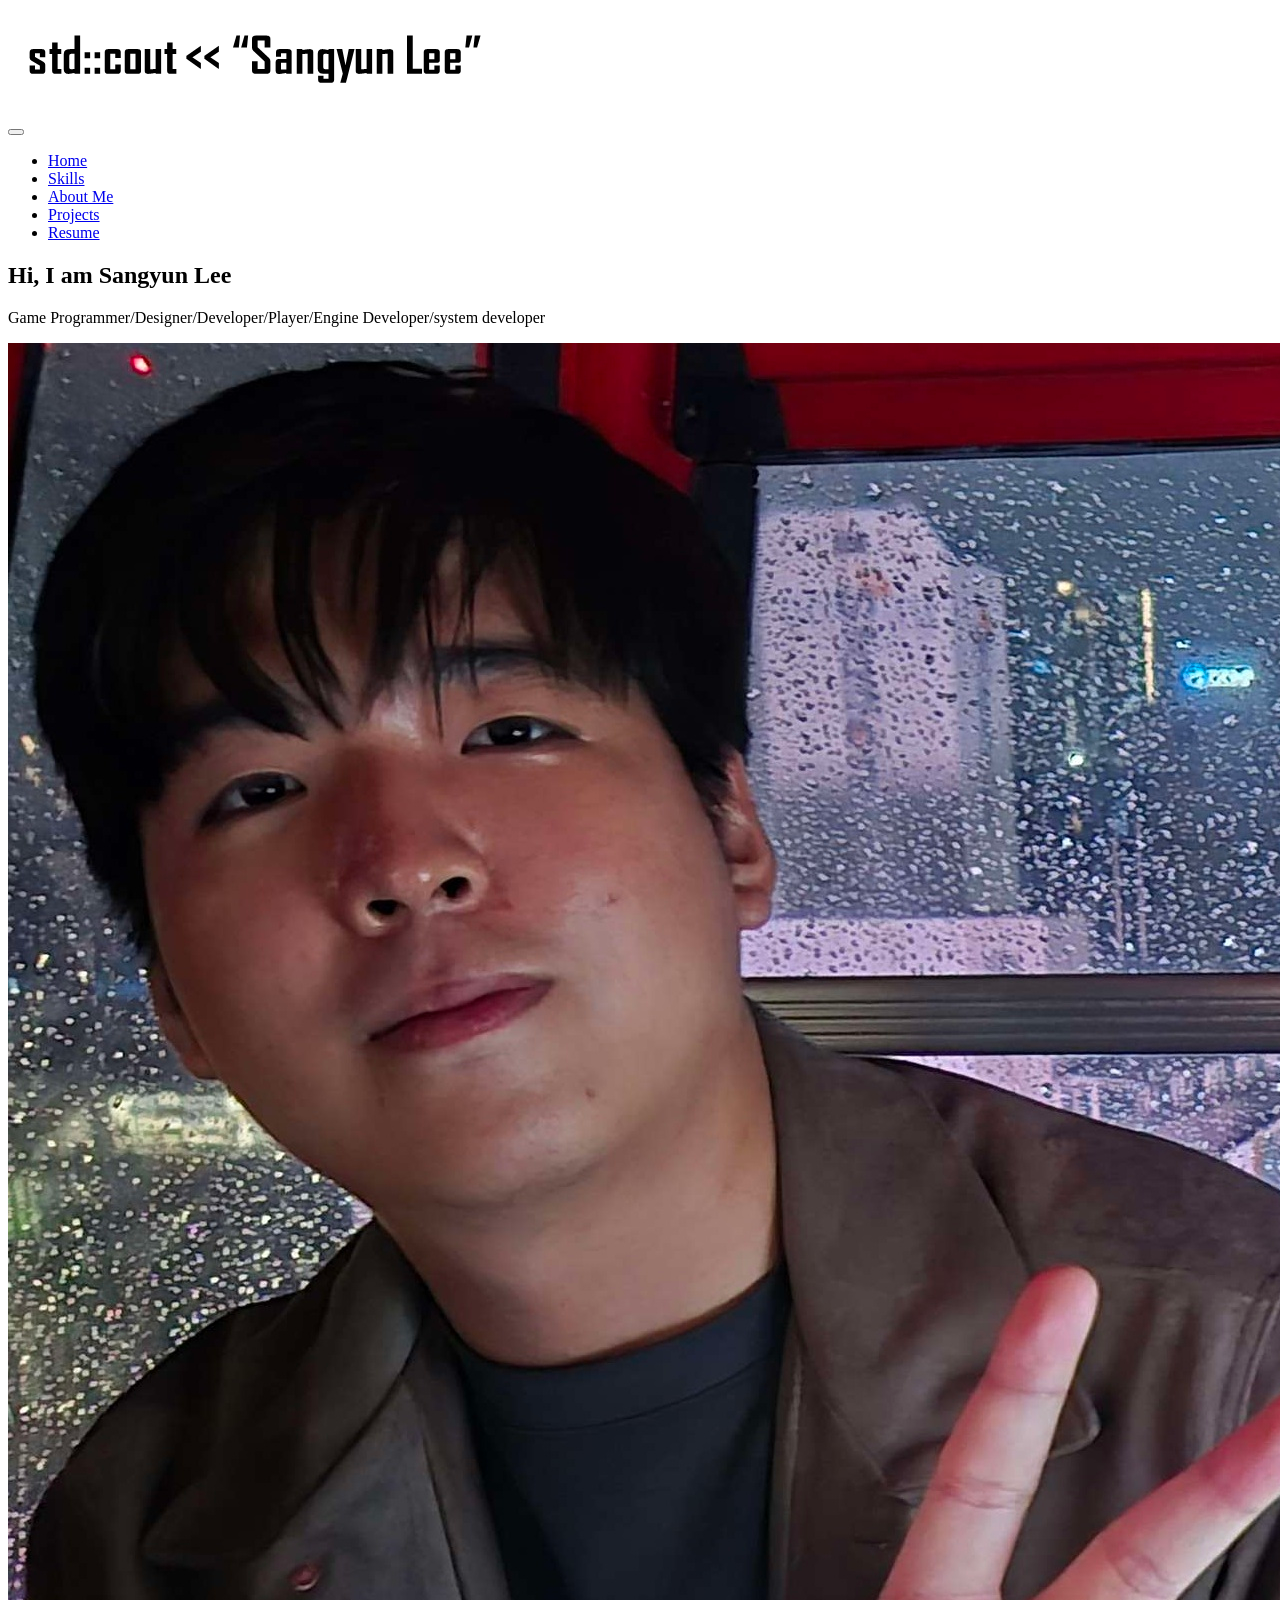
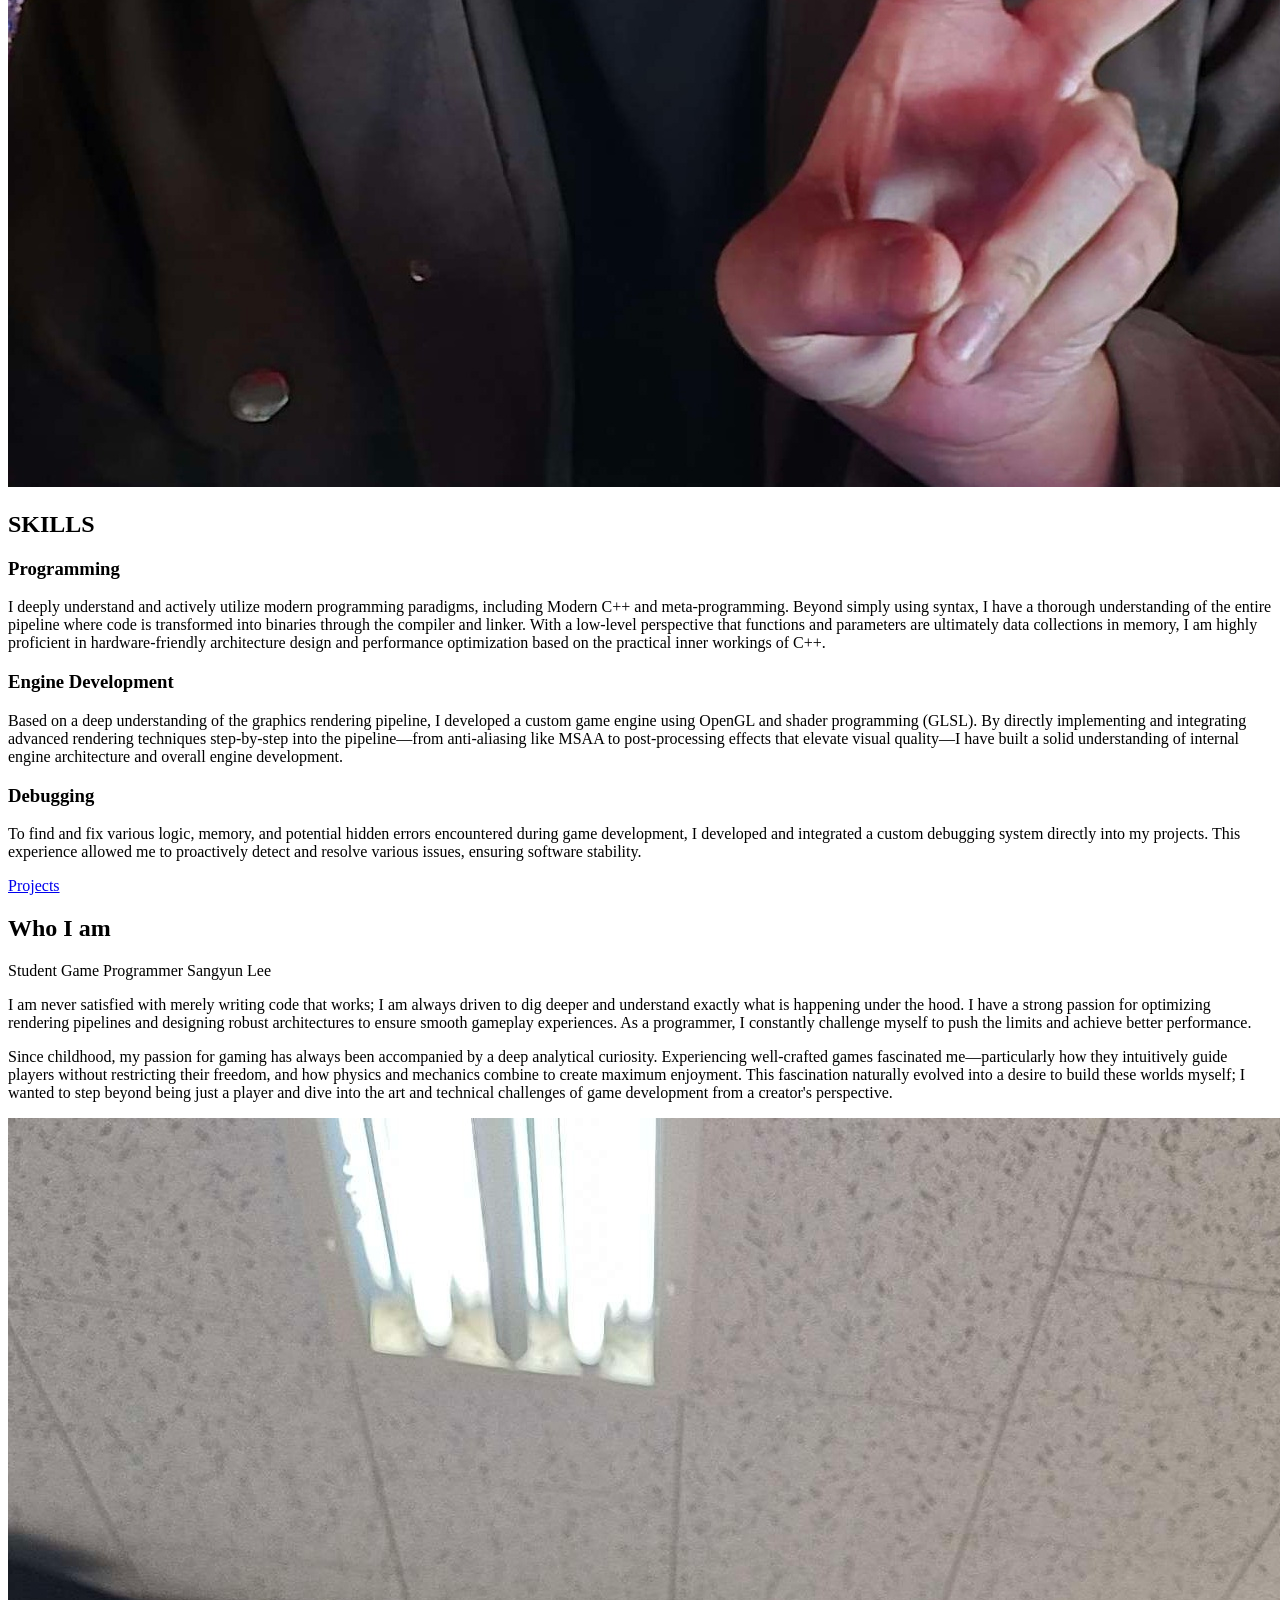
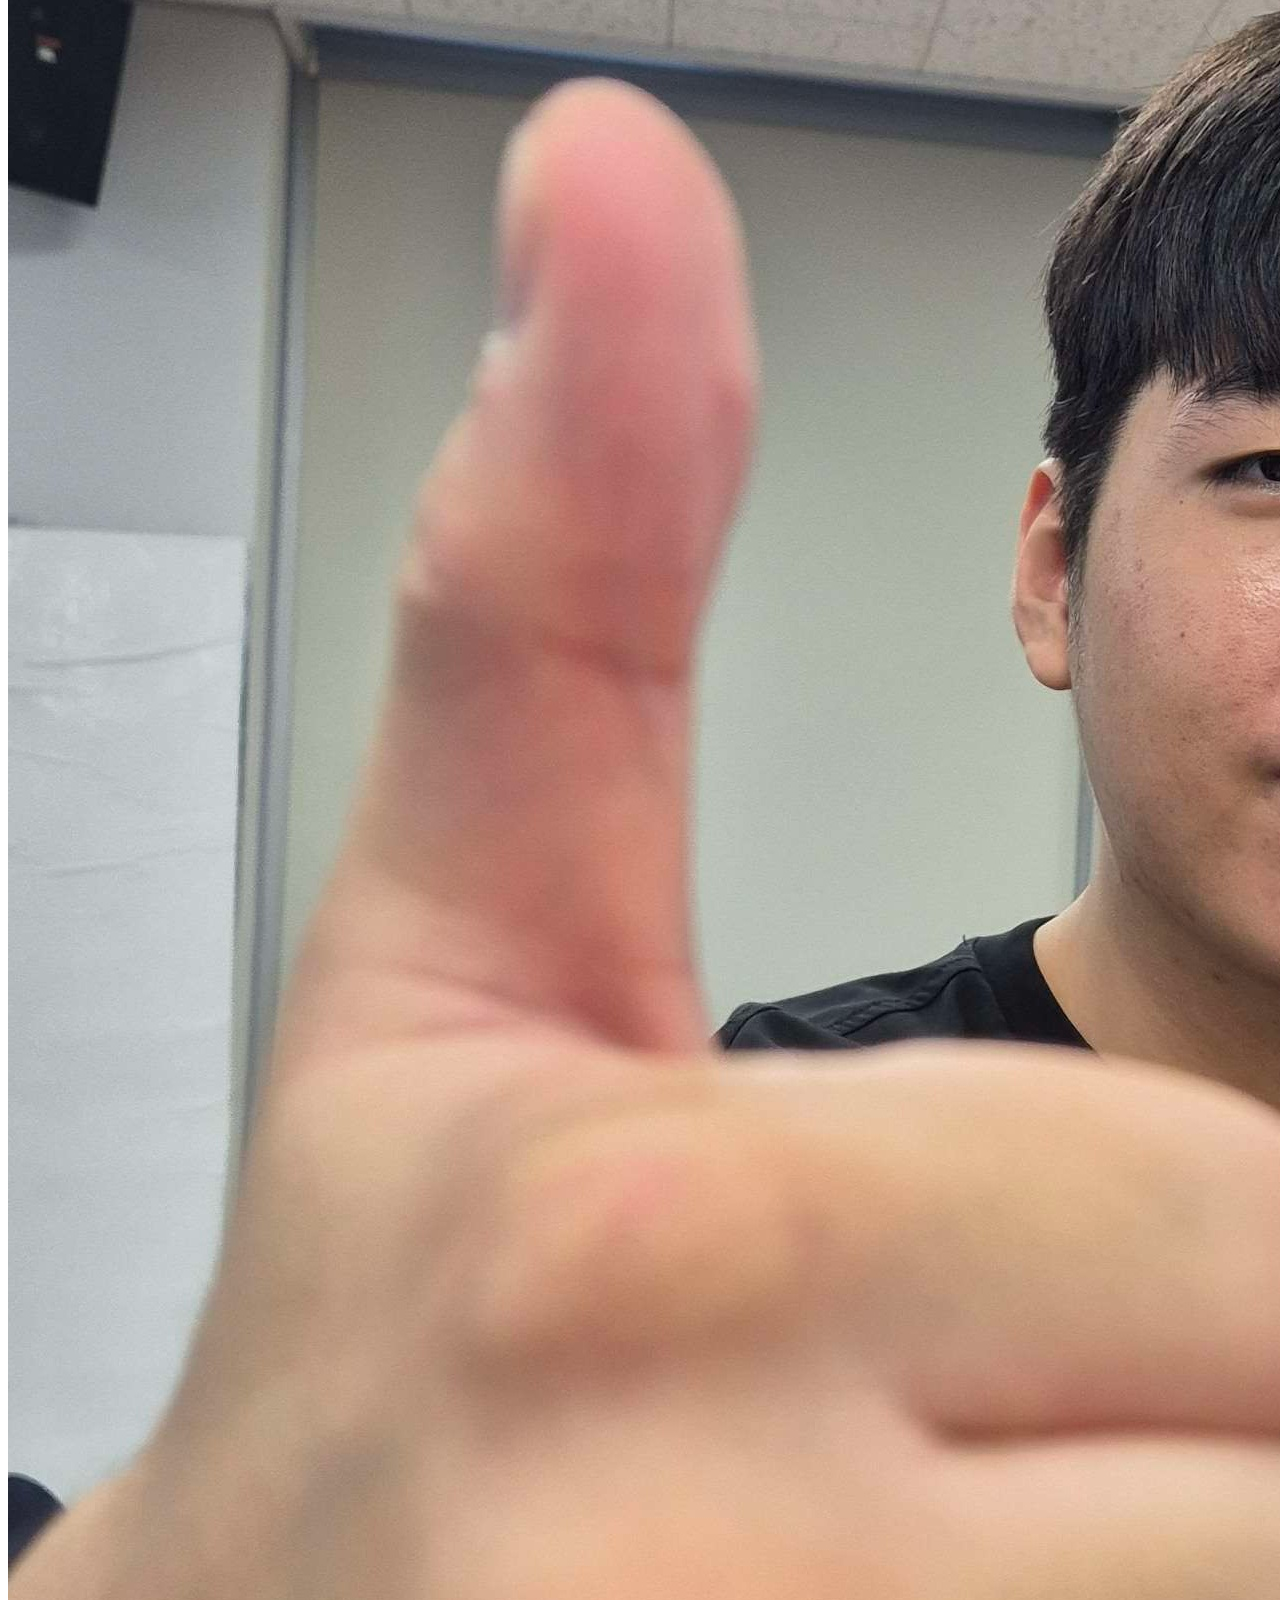
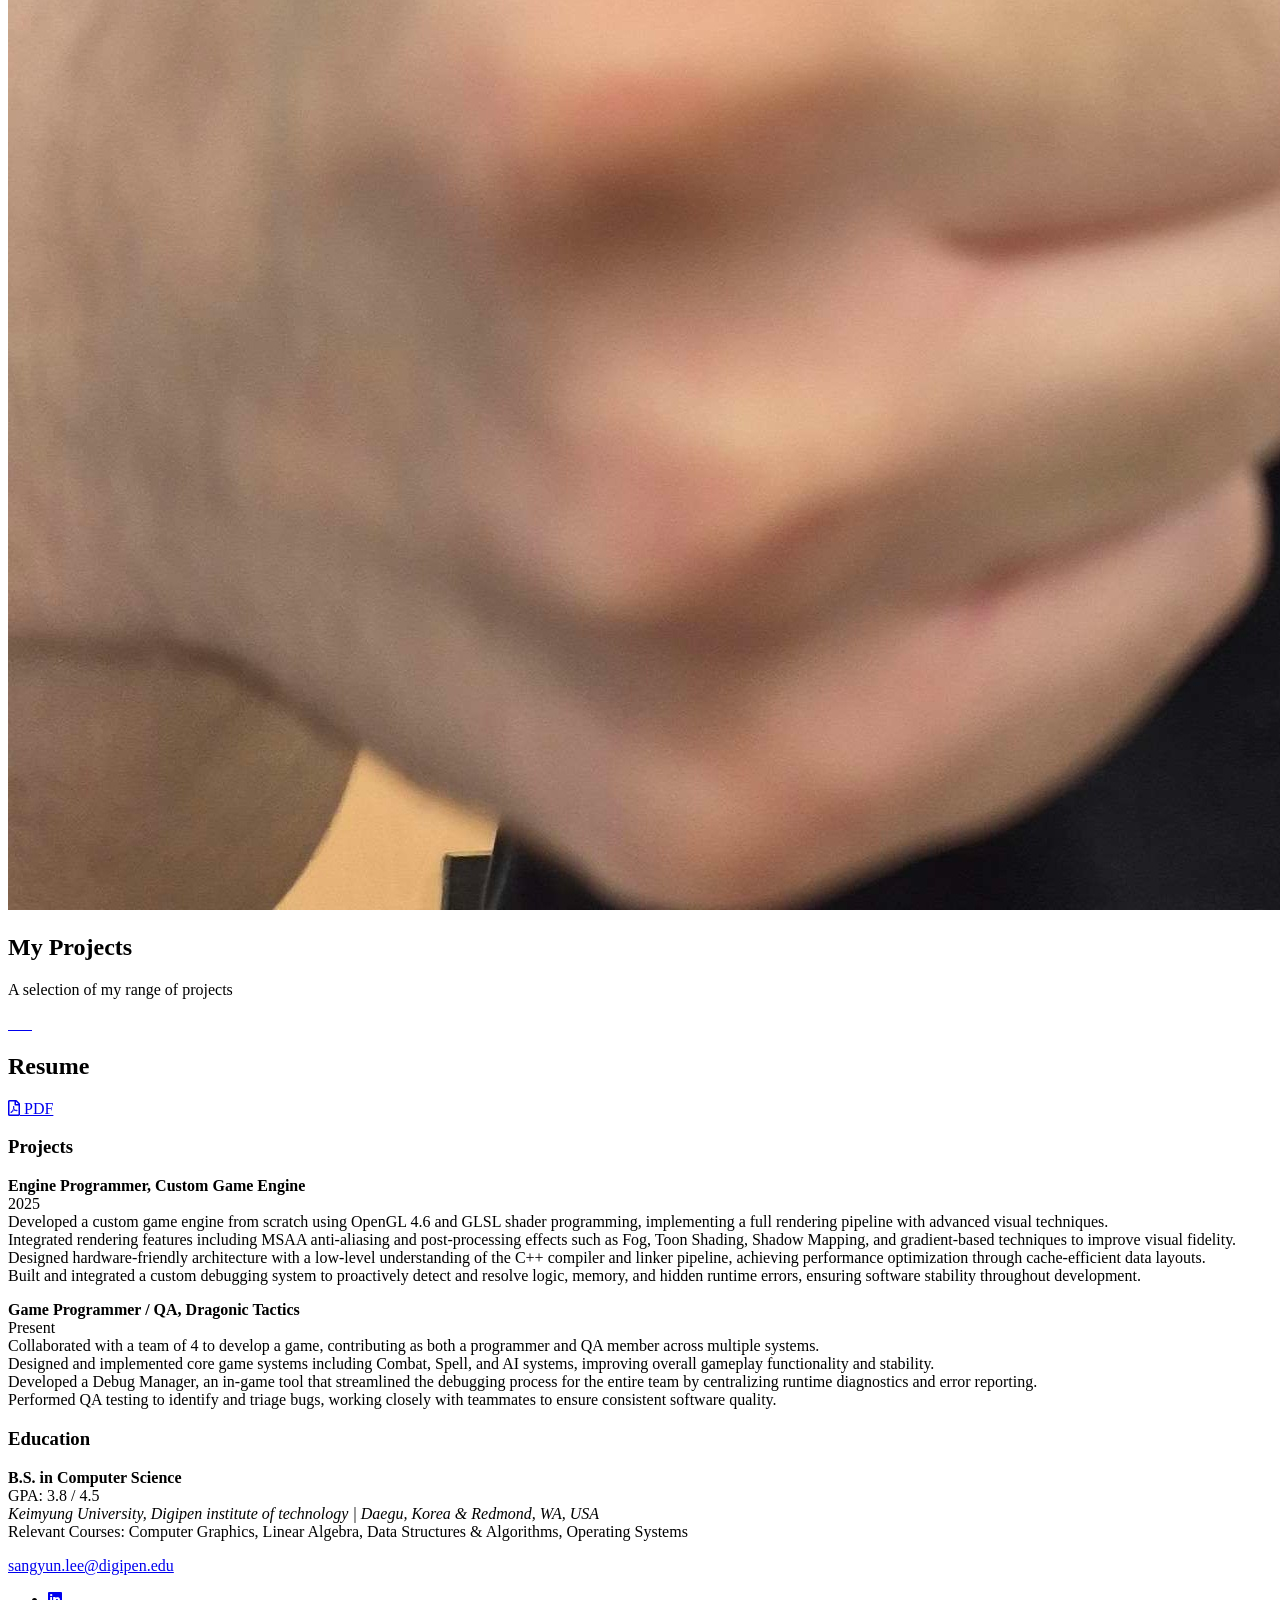
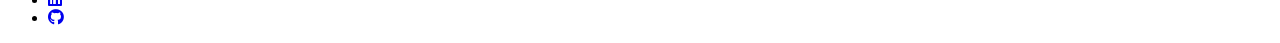
==== index.html @ 3703c6b7 "Done" ====
<!-- https://youtu.be/_xkSvufmjEs?si=mh-MXT2ZdUasYAYn&t=3416 -->
<!-- adobe.ly/2GAgF93 -->
<!-- https://scrimba.com/build-and-deploy-your-portfolio-c012 -->
<!DOCTYPE html>
<html lang="en">

<head>
    <meta charset="UTF-8">
    <link rel="icon" type="image/svg+xml" href="../img/face.jpg">

    <!-- Help auto scale for desktop & mobile -->
    <meta name="viewport" content="width=device-width, initial-scale=1.0" />
    <title>Sangyun Lee's Website</title>

    <!-- Normalize the difference across browsers  https://necolas.github.io/normalize.css/ -->
    <link rel="stylesheet" href="external/normalize.css" />

    <link rel="stylesheet" href="https://cdnjs.cloudflare.com/ajax/libs/font-awesome/5.11.2/css/all.css"
        integrity="sha256-46qynGAkLSFpVbEBog43gvNhfrOj+BmwXdxFgVK/Kvc=" crossorigin="anonymous" />

    <!-- https://fonts.google.com/selection/embed -->
    <link rel="preconnect" href="https://fonts.googleapis.com" />
    <link rel="preconnect" href="https://fonts.gstatic.com" crossorigin />
    <link
        href="https://fonts.googleapis.com/css2?family=Source+Code+Pro:ital,wght@0,200..900;1,200..900&family=Source+Sans+3:ital,wght@0,200..900;1,200..900&display=swap"
        rel="stylesheet" />

    <link rel="stylesheet" href="css/style.css" />
</head>

<body>
    <header>
        <div class="logo">
            <!-- alt text can be blank since the logo is purely decorative and putting something like logo isn't actually helpful -->
            <img src="img/cout.png" alt="">
        </div>
        <button class="nav-toggle" aria-label="toggle navigation">
            <span class="hamburger"></span>
        </button>
        <nav class="nav">
            <ul class="nav__list">
                <li class="nav__item"> <a href="#home" class="nav__link">Home</a> </li>
                <li class="nav__item"> <a href="#skills" class="nav__link">Skills</a> </li>
                <li class="nav__item"> <a href="#about" class="nav__link">About Me</a> </li>
                <li class="nav__item"> <a href="#projects" class="nav__link">Projects</a> </li>
                <li class="nav__item"> <a href="#resume" class="nav__link">Resume</a> </li>
            </ul>
        </nav>
    </header>

    <!-- Introduction -->

    <section class="intro" id="#home">
        <!-- <div class="intro-bg">
            <iframe src="webgl/for_fun.html"></iframe>
        </div> -->
        <h1 class="section__title section__title--intro">
            Hi, I am <strong>Sangyun Lee</strong>
        </h1>
        <p class="section__subtitle section__subtitle--intro">Game Programmer/Designer/Developer/Player/Engine Developer/system developer</p>
        <img src="img/face.jpg" alt="a picture of Sangyun Lee smiling" class="intro__img" />
    </section>

    <!-- My Services -->
    <section class="my-services" id="skills">
        <h2 class="section__title section__title--services">SKILLS</h2>
        <div class="services">
            <div class="service">
                <h3>Programming</h3>
                <p>
                    I deeply understand and actively utilize modern programming paradigms, including Modern C++ and meta-programming.
                    Beyond simply using syntax, I have a thorough understanding of the entire pipeline where code is transformed into binaries through the compiler and linker.
                    With a low-level perspective that functions and parameters are ultimately data collections in memory,
                    I am highly proficient in hardware-friendly architecture design and performance optimization based on the practical inner workings of C++.
                </p>
            </div>

            <div class="service">
                <h3>Engine Development</h3>
                <p>
                    Based on a deep understanding of the graphics rendering pipeline,
                    I developed a custom game engine using OpenGL and shader programming (GLSL).
                    By directly implementing and integrating advanced rendering techniques step-by-step
                    into the pipeline—from anti-aliasing like MSAA to post-processing effects that elevate visual quality—I have built a solid understanding of internal engine architecture and overall engine development.
                </p>
            </div>

            <div class="service">
                <h3>Debugging</h3>
                <p>
                    To find and fix various logic, memory, and potential hidden errors encountered during game development,
                    I developed and integrated a custom debugging system directly into my projects.
                    This experience allowed me to proactively detect and resolve various issues, ensuring software stability.
                </p>
            </div>
        </div>

        <a href="#projects" class="btn">Projects</a>
    </section>

    <!-- About Me -->
    <section class="about-me" id="about">
        <h2 class="section__title section__title--about">Who I am</h2>
        <p class="section__subtitle section__subtitle--about">
            Student Game Programmer Sangyun Lee
        </p>

        <div class="about-me__body">
            <p>
                I am never satisfied with merely writing code that works; I am always driven to dig deeper and understand exactly what is happening under the hood.
                I have a strong passion for optimizing rendering pipelines and designing robust architectures to ensure smooth gameplay experiences. As a programmer,
                I constantly challenge myself to push the limits and achieve better performance.
            </p>
            <p>
                Since childhood, my passion for gaming has always been accompanied by a deep analytical curiosity.
                Experiencing well-crafted games fascinated me—particularly how they intuitively guide players without restricting their freedom,
                and how physics and mechanics combine to create maximum enjoyment.
                This fascination naturally evolved into a desire to build these worlds myself;
                I wanted to step beyond being just a player and dive into the art and technical challenges of game development from a creator's perspective.
            </p>
        </div>
        <img src="img/tall.jpg" alt="picture of Sangyun Lee" class="about-me__img" />
    </section>

    <!-- My Portfolio -->
    <section class="my-projects" id="projects">
        <h2 class="section__title section__title--projects">My Projects</h2>
        <p class="section__subtitle section__subtitle--projects">
            A selection of my range of projects
        </p>
        <div class="portfolio">
            <a href="portfolio/01_hello.html" class="portfolio__item">
                <img src="img/portfolio_thumbnails/01_hello.jpg" alt="" class="portfolio__img" />
            </a>
            <a href="portfolio/02_meshes.html" class="portfolio__item">
                <img src="img/portfolio_thumbnails/02_meshes.jpg" alt="" class="portfolio__img" />
            </a>
            <a href="portfolio/03_fog.html" class="portfolio__item">
                <img src="img/portfolio_thumbnails/03_fog.jpg" alt="" class="portfolio__img" />
            </a>
            <a href="portfolio/04_toon.html" class="portfolio__item">
                <img src="img/portfolio_thumbnails/04_toon.jpg" alt="" class="portfolio__img" />
            </a>
            <a href="portfolio/05_shadow.html" class="portfolio__item">
                <img src="img/portfolio_thumbnails/05_shadow.jpg" alt="" class="portfolio__img" />
            </a>
            <a href="portfolio/06_value.html" class="portfolio__item">
                <img src="img/portfolio_thumbnails/06_value.jpg" alt="" class="portfolio__img" />
            </a>
            <a href="portfolio/07_gradient.html" class="portfolio__item">
                <img src="img/portfolio_thumbnails/07_gradient.jpg" alt="" class="portfolio__img" />
            </a>

        </div>
    </section>

    <!-- Resume Section -->
    <section class="my-resume" id="resume">
        <h2 class="section__title section__title--resume">Resume</h2>
        <a target="_blank" href="docs/Resume.pdf"><i class="far fa-file-pdf"></i> PDF</a>

        <div class="resume-section">
            <h3>Projects</h3>
            <div class="resume-item">
                <p>
                    <b>Engine Programmer, Custom Game Engine</b></br>
                    2025</br>
                    Developed a custom game engine from scratch using OpenGL 4.6 and GLSL shader programming, implementing a full rendering pipeline with advanced visual techniques.</br>
                    Integrated rendering features including MSAA anti-aliasing and post-processing effects such as Fog, Toon Shading, Shadow Mapping, and gradient-based techniques to improve visual fidelity.</br>
                    Designed hardware-friendly architecture with a low-level understanding of the C++ compiler and linker pipeline, achieving performance optimization through cache-efficient data layouts.</br>
                    Built and integrated a custom debugging system to proactively detect and resolve logic, memory, and hidden runtime errors, ensuring software stability throughout development.
                </p>
            </div>
            <div class="resume-item">
                <p>
                    <b>Game Programmer / QA, Dragonic Tactics</b></br>
                    Present</br>
                    Collaborated with a team of 4 to develop a game, contributing as both a programmer and QA member across multiple systems.</br>
                    Designed and implemented core game systems including Combat, Spell, and AI systems, improving overall gameplay functionality and stability.</br>
                    Developed a Debug Manager, an in-game tool that streamlined the debugging process for the entire team by centralizing runtime diagnostics and error reporting.</br>
                    Performed QA testing to identify and triage bugs, working closely with teammates to ensure consistent software quality.
                </p>
            </div>

            <h3>Education</h3>
            <div class="resume-item">
                <p>
                    <b>B.S. in Computer Science</b></br>
                    GPA: 3.8 / 4.5</br>
                    <em>Keimyung University, Digipen institute of technology | Daegu, Korea & Redmond, WA, USA</em></br>
                    Relevant Courses: Computer Graphics, Linear Algebra, Data Structures & Algorithms, Operating Systems
                </p>
            </div>
        </div>
    </section>
    <!-- /Resume Section -->

    <!-- Footer -->
    <footer class="footer">
        <a href="mailto:sangyun.lee@digipen.edu" class="footer__link">sangyun.lee@digipen.edu</a>
        <ul class="social-list">
            <li class="social-list__item">
                <a class="social-list__link" href="https://www.linkedin.com/in/sangyun-lee-720294406/">
                    <i class="fab fa-linkedin"></i>
                </a>
            </li>
            <li class="social-list__item">
                <a class="social-list__link" href="https://github.com/Rihanel">
                    <i class="fab fa-github"></i>
                </a>
            </li>
            <!-- Want to list more? search : https://fontawesome.com/v5/search?ic=brands -->
        </ul>
    </footer>

    <script src="js/index.js"></script>
</body>

</html>
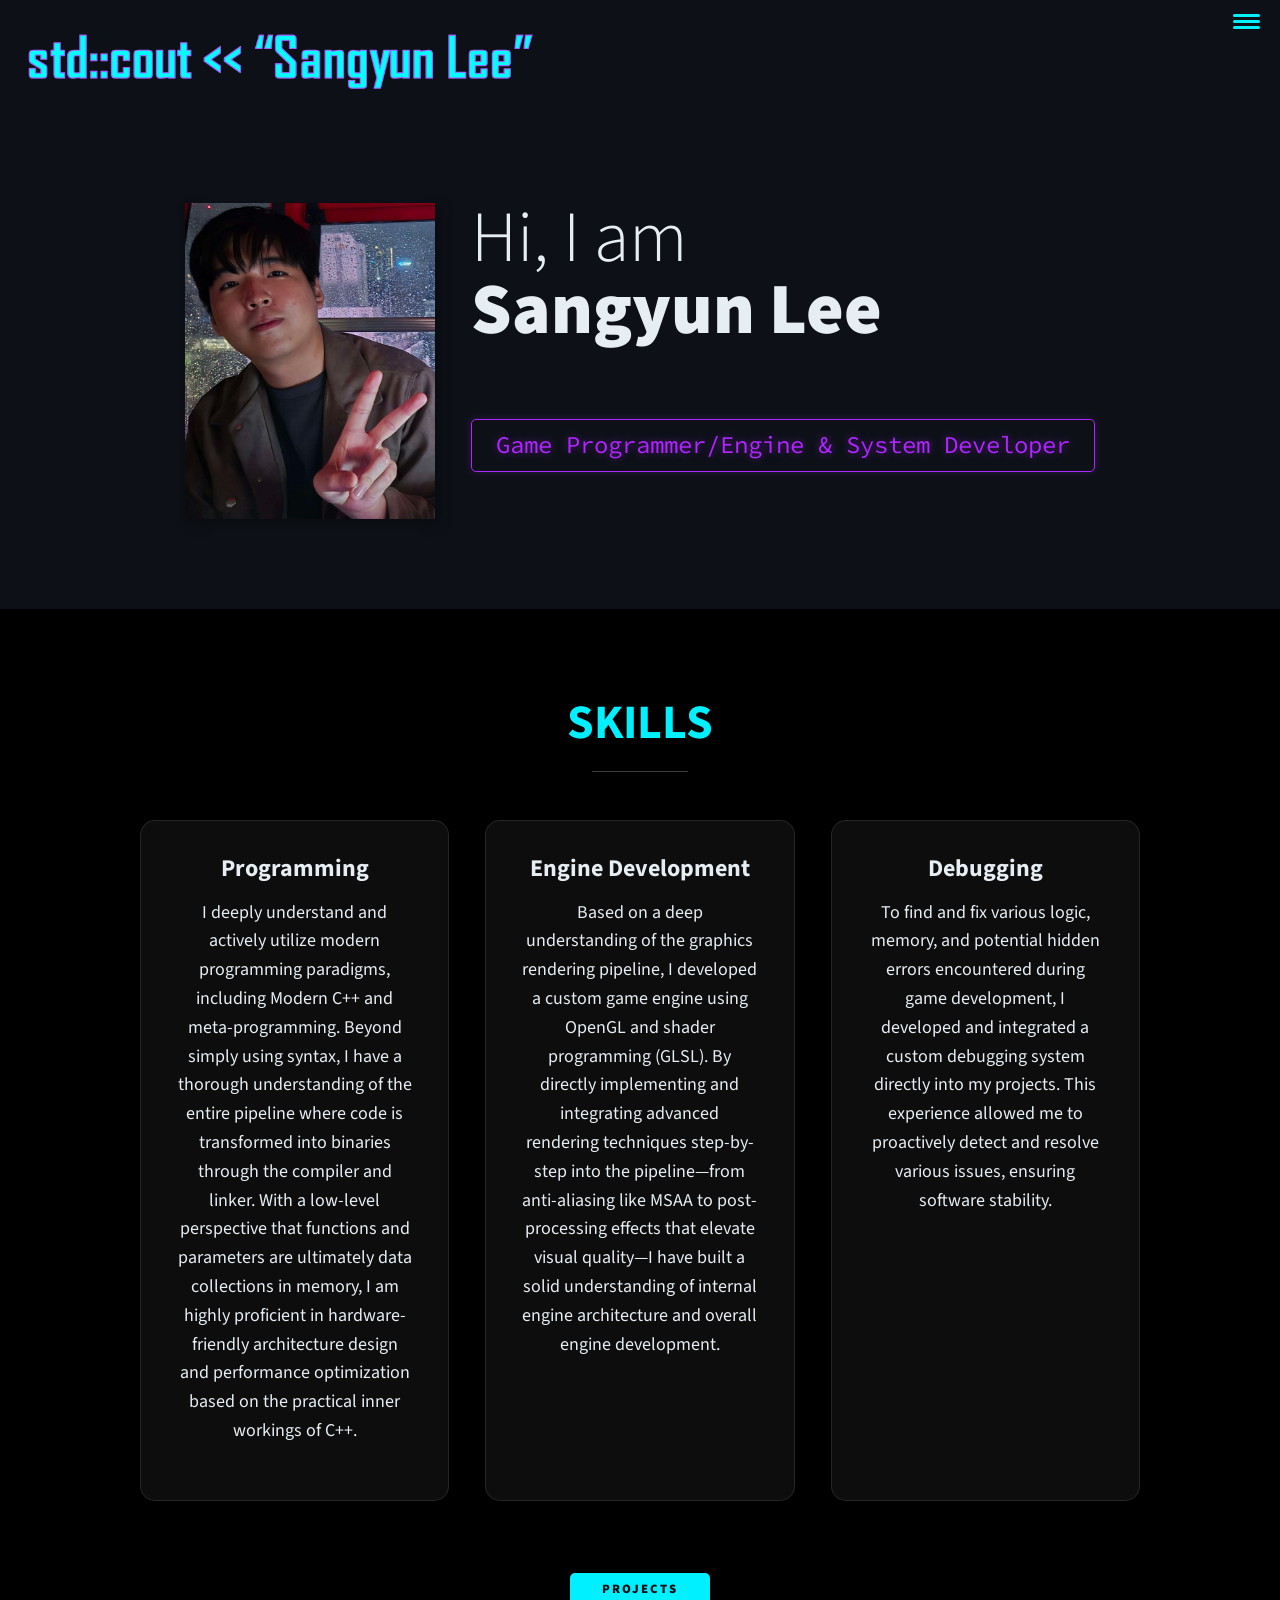
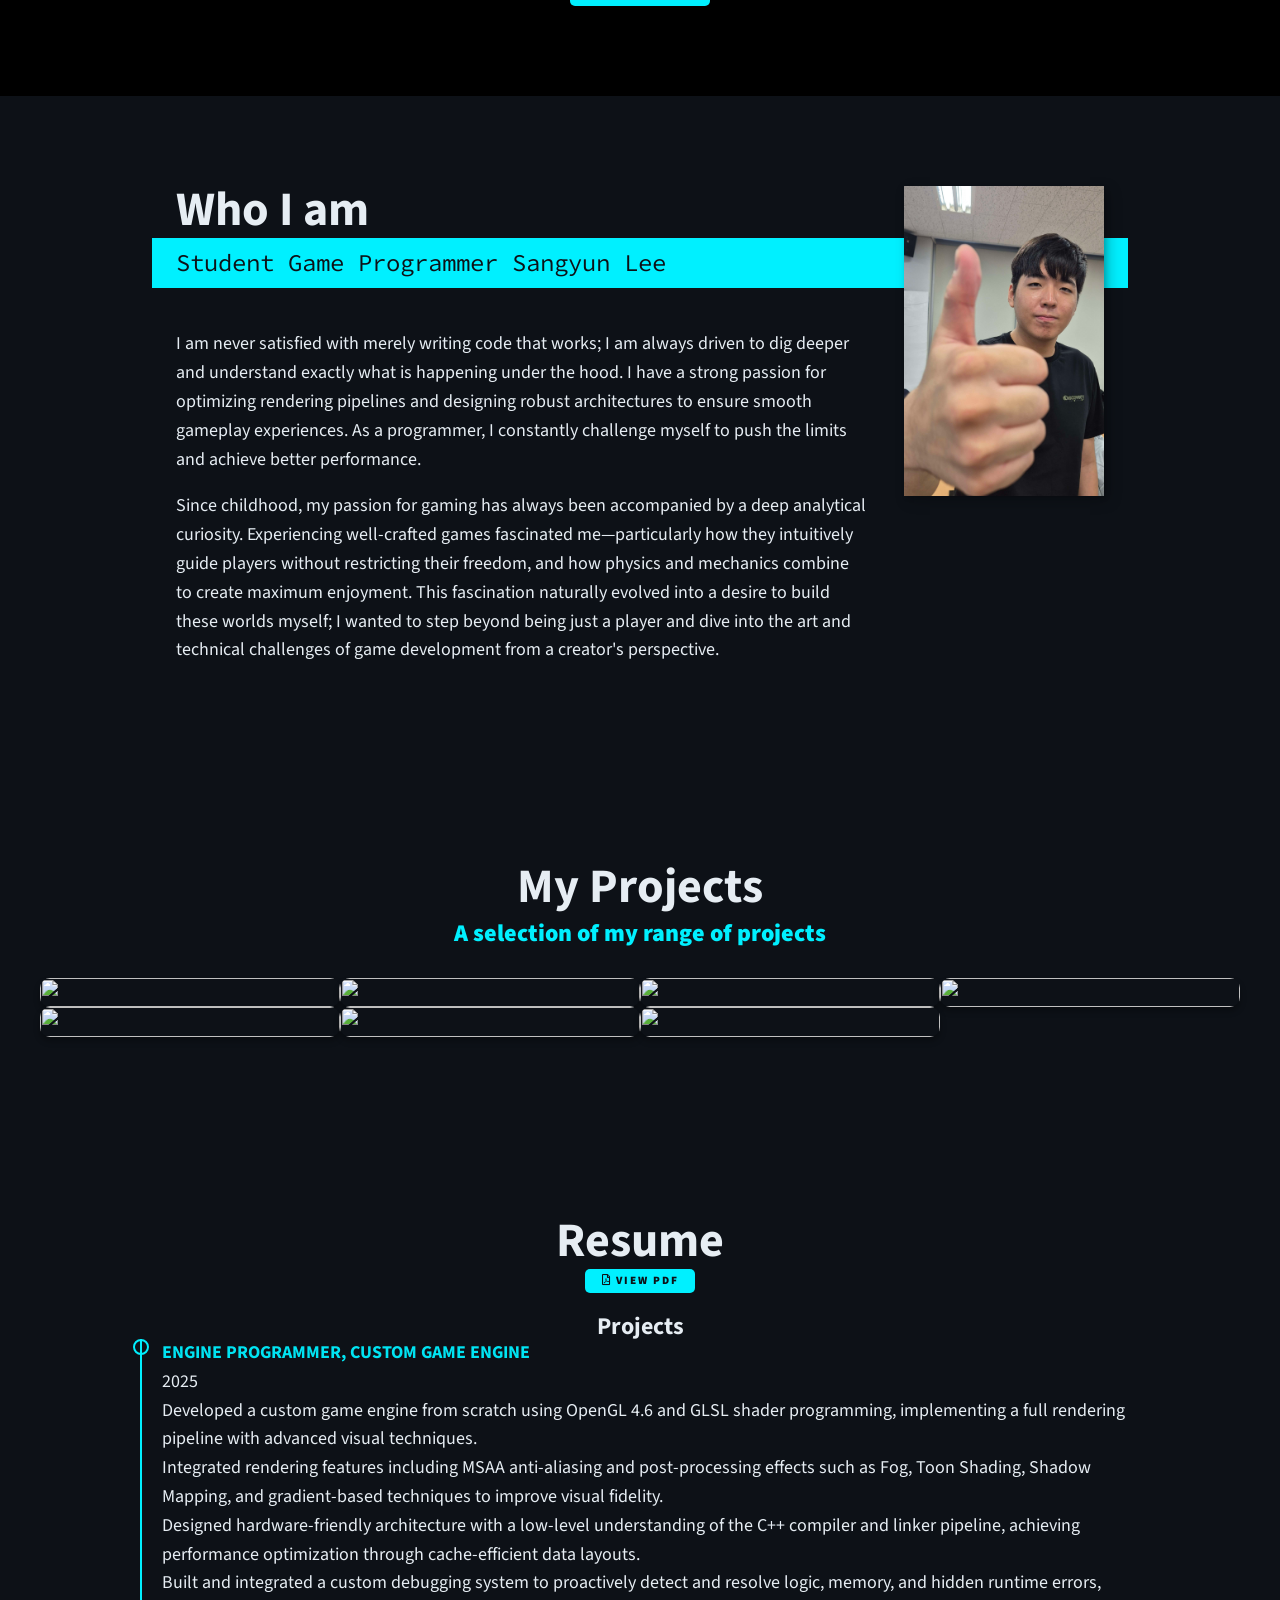
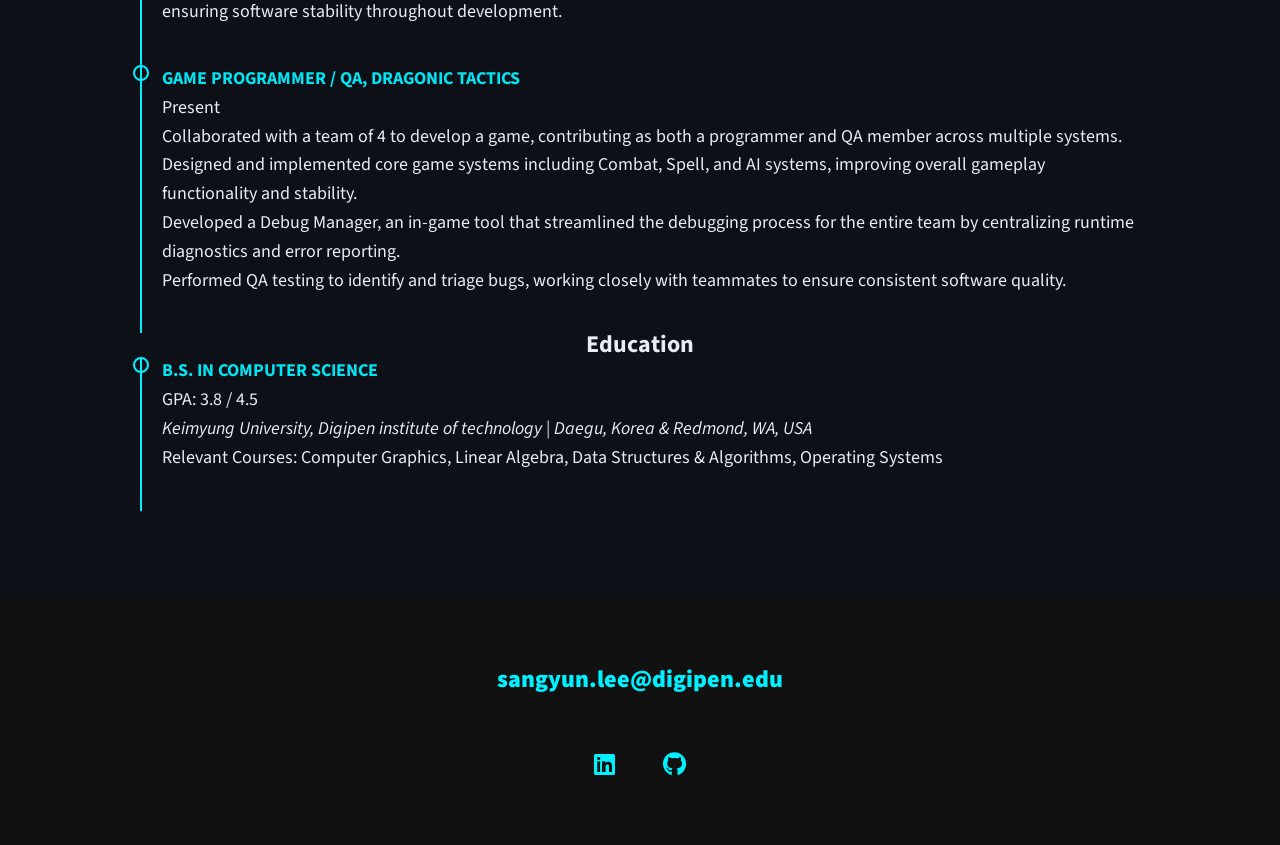
==== commit 43466bdc: "Made it fancy" ====
--- a/index.html
+++ b/index.html
@@ -57,7 +57,7 @@
         <h1 class="section__title section__title--intro">
             Hi, I am <strong>Sangyun Lee</strong>
         </h1>
-        <p class="section__subtitle section__subtitle--intro">Game Programmer/Designer/Developer/Player/Engine Developer/system developer</p>
+        <p class="section__subtitle section__subtitle--intro">Game Programmer/Engine & System Developer</p>
         <img src="img/face.jpg" alt="a picture of Sangyun Lee smiling" class="intro__img" />
     </section>
 
@@ -157,7 +157,7 @@
     <!-- Resume Section -->
     <section class="my-resume" id="resume">
         <h2 class="section__title section__title--resume">Resume</h2>
-        <a target="_blank" href="docs/Resume.pdf"><i class="far fa-file-pdf"></i> PDF</a>
+        <a target="_blank" href="docs/Resume.pdf" class="btn btn--small"><i class="far fa-file-pdf"></i> View PDF</a>
 
         <div class="resume-section">
             <h3>Projects</h3>
--- a/css/style.css
+++ b/css/style.css
@@ -0,0 +1,618 @@
+/* make padding within widths rather calculating with total width? */
+*,
+*::before,
+*::after {
+  box-sizing: border-box;
+}
+
+/* Custom Properties */
+
+:root {
+  --ff-primary: "Source Sans 3", sans-serif;
+  --ff-secondary: "Source Code Pro", monospace;
+
+  --fw-reg: 300;
+  --fw-bold: 900;
+
+  --clr-bg: #0d1117;
+  --clr-text: #e6edf3;
+  --clr-accent: #00f0ff;
+  
+  --clr-glass: rgba(13, 17, 23, 0.75);
+  --clr-glass-border: rgba(255, 255, 255, 0.1);
+  --box-glow: 0 0 15px rgba(0, 240, 255, 0.5);
+
+  --fs-h1: 3rem;
+  --fs-h2: 2.25rem;
+  --fs-h3: 1.25rem;
+  --fs-body: 1rem;
+
+  --bs: 0.25em 0.25em 0.75em rgba(0, 0, 0, 0.25),
+    0.125em 0.125em 0.25em rgba(0, 0, 0, 0.15);
+}
+
+/* With wider screens use differnt/bigger numbers */
+@media (min-width: 800px) {
+  :root {
+    --fs-h1: 4.5rem;
+    --fs-h2: 3rem;
+    --fs-h3: 1.5rem;
+    --fs-body: 1.125rem;
+  }
+}
+
+/* General Styles */
+
+html {
+  scroll-behavior: smooth;
+}
+
+body {
+  background: var(--clr-bg);
+  color: var(--clr-text);
+  margin: 0;
+  font-family: var(--ff-primary);
+  font-size: var(--fs-body);
+  line-height: 1.6;
+}
+
+section {
+  padding: 5em 2em;
+}
+
+img {
+  display: block;
+  max-width: 100%;
+}
+
+strong {
+  font-weight: var(--fw-bold);
+}
+
+:focus {
+  outline: 3px solid var(--clr-accent);
+  outline-offset: 3px;
+}
+
+.btn {
+  display: inline-block;
+  padding: 0.5em 2.5em;
+  background: var(--clr-accent);
+  color: var(--clr-bg);
+  text-decoration: none;
+  cursor: pointer;
+  font-size: 0.8rem;
+  text-transform: uppercase;
+  letter-spacing: 2px;
+  font-weight: var(--fw-bold);
+  transition: transform 200ms ease-in-out, box-shadow 200ms ease-in-out;
+  border-radius: 5px;
+}
+
+.btn:hover {
+  transform: scale(1.1);
+  box-shadow: var(--box-glow);
+}
+
+.btn--small {
+  padding: 0.25em 1.5em;
+  font-size: 0.7rem;
+  margin-bottom: 2em;
+}
+
+/* Typography */
+
+h1,
+h2,
+h3 {
+  line-height: 1;
+  margin: 0;
+}
+
+h1 {
+  font-size: var(--fs-h1);
+}
+
+h2 {
+  font-size: var(--fs-h2);
+}
+
+h3 {
+  font-size: var(--fs-h3);
+}
+
+.section__title {
+  margin-bottom: 0.25rem;
+}
+
+.section__title--intro {
+  font-weight: var(--fw-reg);
+}
+
+.section__title--intro strong {
+  display: block;
+}
+
+.section__subtitle {
+  margin: 0;
+  font-size: var(--fs-h3);
+}
+
+.section__subtitle--intro,
+.section__subtitle--about {
+  padding: 0.25em 1em;
+  font-family: var(--ff-secondary);
+  margin-bottom: 1em;
+}
+
+.section__subtitle--intro {
+  background: transparent;
+  color: #b026ff; /* Neon Purple */
+  border: 1px solid #b026ff;
+  border-radius: 5px;
+  text-shadow: 0 0 8px rgba(176, 38, 255, 0.5);
+  box-shadow: 0 0 10px rgba(176, 38, 255, 0.2);
+}
+
+.section__subtitle--about {
+  background: var(--clr-accent);
+  color: #0d1117;
+}
+
+.section__subtitle--projects {
+  color: var(--clr-accent);
+  font-weight: var(--fw-bold);
+  margin-bottom: 1em;
+}
+
+/* header */
+header {
+  display: flex;
+  justify-content: space-between;
+  padding: 1em;
+}
+.logo {
+  max-width: 528px;
+}
+
+.nav {
+  position: fixed;
+  background: var(--clr-glass);
+  backdrop-filter: blur(10px);
+  -webkit-backdrop-filter: blur(10px);
+  color: var(--clr-text);
+  top: 0;
+  bottom: 0;
+  left: 0;
+  right: 0;
+  z-index: 100;
+
+  transform: translateX(100%);
+  transition: transform 250ms cubic-bezier(0.5, 0, 0.5, 1);
+}
+
+.nav__list {
+  list-style: none;
+  display: flex;
+  height: 100%;
+  flex-direction: column;
+  justify-content: space-evenly;
+  align-items: center;
+  margin: 0;
+  padding: 0;
+}
+
+.nav__link {
+  color: inherit;
+  font-weight: var(--fw-bold);
+  font-size: var(--fs-h2);
+  text-decoration: none;
+}
+
+.nav__link:hover {
+  color: var(--clr-accent);
+}
+
+.nav-toggle {
+  padding: 0.5em;
+  background: transparent;
+  border: 0;
+  cursor: pointer;
+  position: absolute;
+  right: 1em;
+  top: 1em;
+  z-index: 1000;
+}
+
+.nav-open .nav {
+  transform: translateX(0);
+}
+
+.nav-open .nav-toggle {
+  position: fixed;
+}
+
+.nav-open .hamburger {
+  transform: rotate(0.625turn);
+}
+
+.nav-open .hamburger::before {
+  transform: rotate(90deg) translateX(-6px);
+}
+
+.nav-open .hamburger::after {
+  opacity: 0;
+}
+
+.hamburger {
+  display: block;
+  position: relative;
+}
+
+.hamburger,
+.hamburger::before,
+.hamburger::after {
+  background: var(--clr-accent);
+  width: 2em;
+  height: 3px;
+  border-radius: 1em;
+  transition: transform 250ms ease-in-out;
+}
+
+.hamburger::before,
+.hamburger::after {
+  content: "";
+  position: absolute;
+  left: 0;
+  right: 0;
+}
+
+.hamburger::before {
+  top: 6px;
+}
+.hamburger::after {
+  bottom: 6px;
+}
+
+/* Intro Section */
+.intro {
+  position: relative;
+  z-index: 2;
+}
+
+.intro-bg {
+  position: absolute;
+  top: 0;
+  left: 0;
+  width: 100%;
+  height: 100%;
+  overflow: hidden;
+  z-index: -2;
+}
+
+.intro-bg iframe {
+  width: 100%;
+  height: 100%;
+  border: none;
+  position: absolute;
+  top: 0;
+  left: 0;
+}
+
+.intro__img {
+  box-shadow: var(--bs);
+}
+
+.section__subtitle--intro {
+  display: inline-block;
+}
+
+@media (min-width: 600px) {
+  .intro {
+    display: grid;
+    width: fit-content;
+    margin: 0 auto;
+    column-gap: 2em;
+    grid-template-areas:
+      "img title"
+      "img subtitle";
+    grid-template-columns: min-content max-content;
+  }
+
+  .intro__img {
+    grid-area: img;
+    min-width: 250px;
+    position: relative;
+    z-index: 2;
+  }
+
+  .section__subtitle--intro {
+    align-self: center;
+    grid-area: subtitle;
+    text-align: left;
+    position: relative;
+    width: auto;
+    max-width: 800px; /* Increased from 500px to allow longer text on wide screens */
+  }
+}
+
+/* my services section */
+
+.my-services {
+  background-color: #000;
+  background-image: url(../img/skills-bg.jpg);
+  background-size: cover;
+  background-blend-mode: overlay;
+  color: var(--clr-text);
+  text-align: center;
+}
+
+.section__title--services {
+  color: var(--clr-accent);
+  position: relative;
+}
+
+.section__title--services::after {
+  content: "";
+  display: block;
+  width: 2em;
+  height: 1px;
+  margin: 0.5em auto 1em;
+  background: var(--clr-text);
+  opacity: 0.25;
+}
+
+.services {
+  margin-bottom: 4em;
+}
+
+.service {
+  max-width: 500px;
+  margin: 0 auto;
+  background: rgba(255, 255, 255, 0.05);
+  backdrop-filter: blur(10px);
+  -webkit-backdrop-filter: blur(10px);
+  border: 1px solid var(--clr-glass-border);
+  padding: 2em;
+  border-radius: 15px;
+  transition: transform 300ms ease, box-shadow 300ms ease;
+}
+
+.service:hover {
+  transform: translateY(-10px);
+  box-shadow: var(--box-glow);
+}
+
+@media (min-width: 800px) {
+  .services {
+    display: flex;
+    max-width: 1000px;
+    margin-left: auto;
+    margin-right: auto;
+    gap: 2em; /* Ensures consistent spacing */
+  }
+
+  .service {
+    flex: 1; /* Forces all cards to have the exact same width */
+  }
+
+  .service + .service {
+    margin-left: 0;
+  }
+}
+
+/* About Me */
+
+.about-me {
+  max-width: 1000px;
+  margin: 0 auto;
+}
+
+.about-me__img {
+  box-shadow: var(--bs);
+}
+
+@media (min-width: 600px) {
+  .about-me {
+    display: grid;
+    grid-template-columns: 1fr 200px;
+    grid-template-areas:
+      "title img"
+      "subtitle img"
+      "text img";
+    column-gap: 2em;
+  }
+
+  .section__title--about {
+    grid-area: title;
+  }
+
+  .section__subtitle--about {
+    grid-column: 1 / -1;
+    grid-row: 2;
+    position: relative;
+    left: -1em;
+    width: calc(100% + 2em);
+    padding-left: 1em;
+    padding-right: calc(200px + 2.5em);
+  }
+
+  .about-me__img {
+    grid-area: img;
+    position: relative;
+    z-index: 2;
+  }
+}
+
+/* Portfolio / My projects */
+
+.my-projects {
+  background-color: var(--clr-bg);
+  color: var(--clr-text);
+  text-align: center;
+}
+
+.portfolio {
+  display: grid;
+  grid-template-columns: repeat(auto-fit, minmax(300px, 1fr));
+  max-width: 1200px;
+  margin: 0 auto;
+}
+
+.portfolio__item {
+  background: var(--clr-bg);
+  overflow: hidden;
+  position: relative;
+  border-radius: 10px;
+  box-shadow: 0 4px 6px rgba(0, 0, 0, 0.3);
+}
+
+.portfolio__img {
+  transition: transform 500ms ease, filter 500ms ease;
+  height: 100%;
+  width: 100%;
+  object-fit: cover;
+}
+
+.portfolio__item::after {
+  content: "View Project";
+  position: absolute;
+  top: 0; left: 0; width: 100%; height: 100%;
+  background: rgba(0, 240, 255, 0.85);
+  color: #0d1117;
+  display: flex;
+  justify-content: center;
+  align-items: center;
+  font-family: var(--ff-primary);
+  font-weight: var(--fw-bold);
+  font-size: 1.5rem;
+  opacity: 0;
+  transition: opacity 500ms ease;
+  pointer-events: none;
+}
+
+.portfolio__item:hover .portfolio__img,
+.portfolio__item:focus .portfolio__img {
+  transform: scale(1.1);
+  filter: blur(4px);
+}
+
+.portfolio__item:hover::after,
+.portfolio__item:focus::after {
+  opacity: 1;
+}
+
+/*--------------------------------------------------------------
+# Resume Section
+--------------------------------------------------------------*/
+
+.section__title--resume {
+  text-align: center;
+}
+
+.my-resume {
+  display: flex;
+  flex-direction: column;
+  align-items: center;
+}
+
+.resume-section h3 {
+  color: var(--clr-text);
+  text-align: center;
+}
+
+.resume-section .resume-item {
+  padding: 0 0 20px 20px;
+  margin-top: -18px;
+  border-left: 2px solid var(--clr-accent);
+  position: relative;
+  max-width: 1000px;
+}
+
+.resume-section .resume-item b {
+  text-transform: uppercase;
+  color: color-mix(in srgb, var(--clr-accent), transparent 5%);
+  position: sticky;
+}
+
+.resume-section .resume-item::before {
+  content: "";
+  position: absolute;
+  width: 16px;
+  height: 16px;
+  border-radius: 50px;
+  left: -9px;
+  top: 0;
+  background: var(--clr-light);
+  border: 2px solid var(--clr-accent);
+}
+
+/* Footer */
+
+.footer {
+  background: #111;
+  color: var(--clr-accent);
+  text-align: center;
+  padding: 2.5em 0;
+  font-size: var(--fs-h3);
+}
+
+.footer a {
+  color: inherit;
+  text-decoration: none;
+}
+
+.footer__link {
+  font-weight: var(--fw-bold);
+}
+
+.footer__link:hover,
+.social-list__link:hover {
+  opacity: 0.7;
+}
+
+.footer__link:hover {
+  text-decoration: underline;
+}
+
+.social-list {
+  list-style: none;
+  display: flex;
+  justify-content: center;
+  margin: 2em 0 0;
+  padding: 0;
+}
+
+.social-list__item {
+  margin: 0 0.5em;
+}
+
+.social-list__link {
+  padding: 0.5em;
+}
+
+/* individual portfolio item styles */
+
+.portfolio-item-individual {
+  padding: 0 2em 2em;
+  max-width: 1200px;
+  margin: 0 auto;
+}
+
+.portfolio-item-individual p,
+.portfolio-item-individual ul {
+  max-width: 600px;
+  margin-left: auto;
+  margin-right: auto;
+}
+
+.portfolio-item-individual iframe {
+  box-shadow: var(--bs);
+  display: block;
+  max-width: 1200px;
+  width: 100%;
+  height: auto;
+  aspect-ratio: 4 / 3; /* Maintain aspect ratio */
+  margin: 0 auto; /* Centering */
+  border: none;
+}
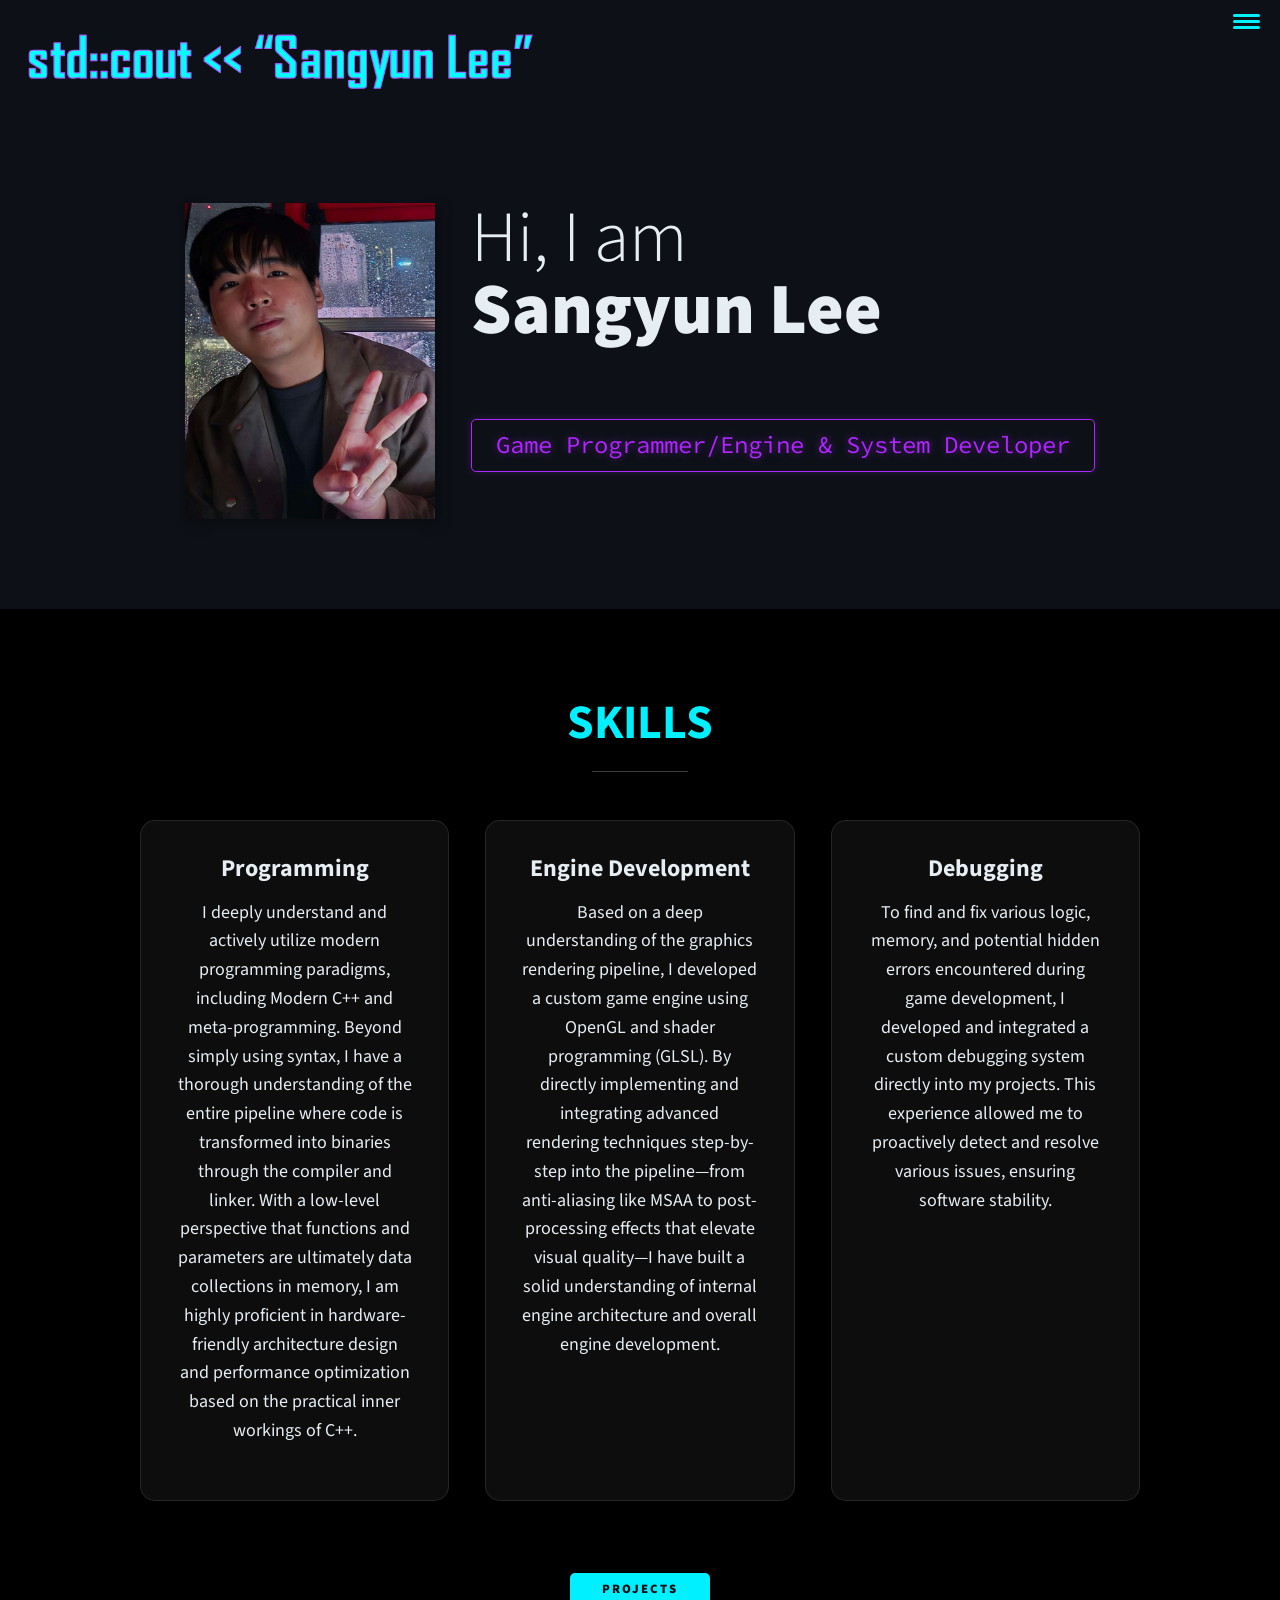
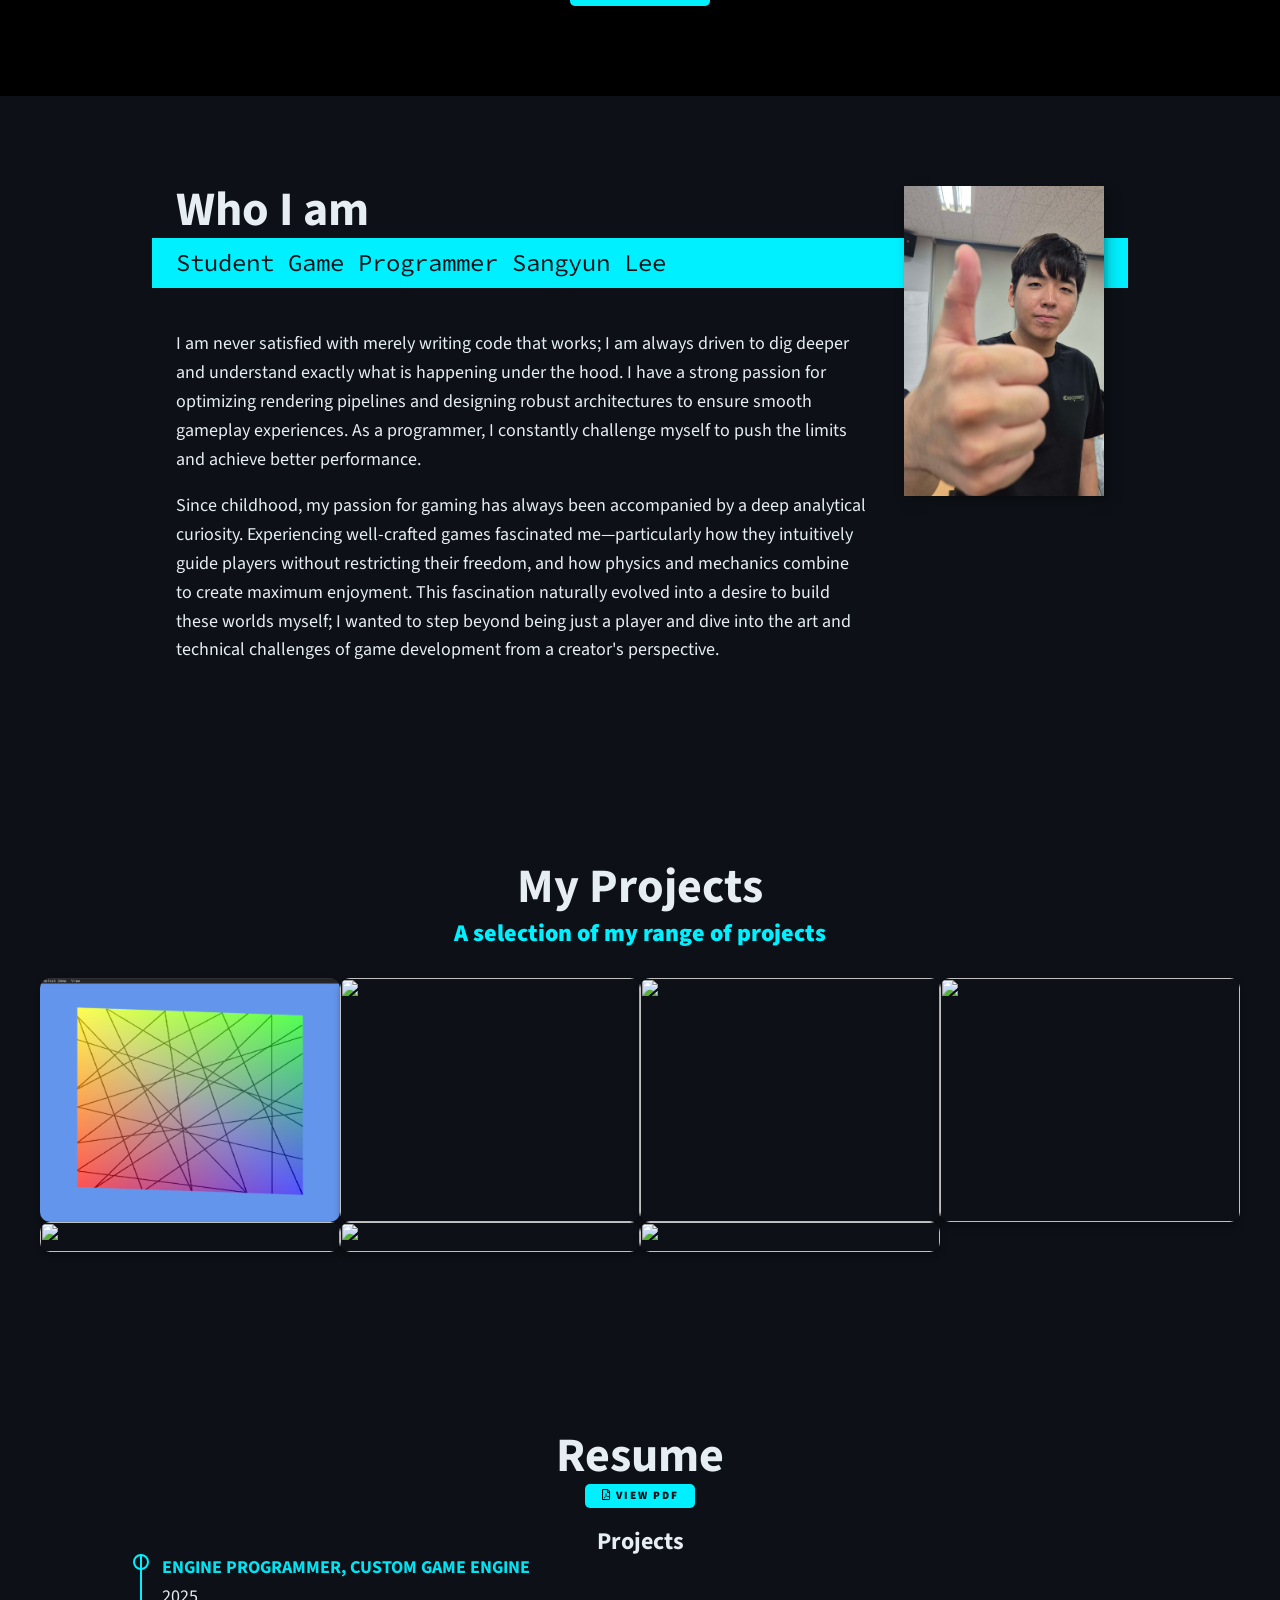
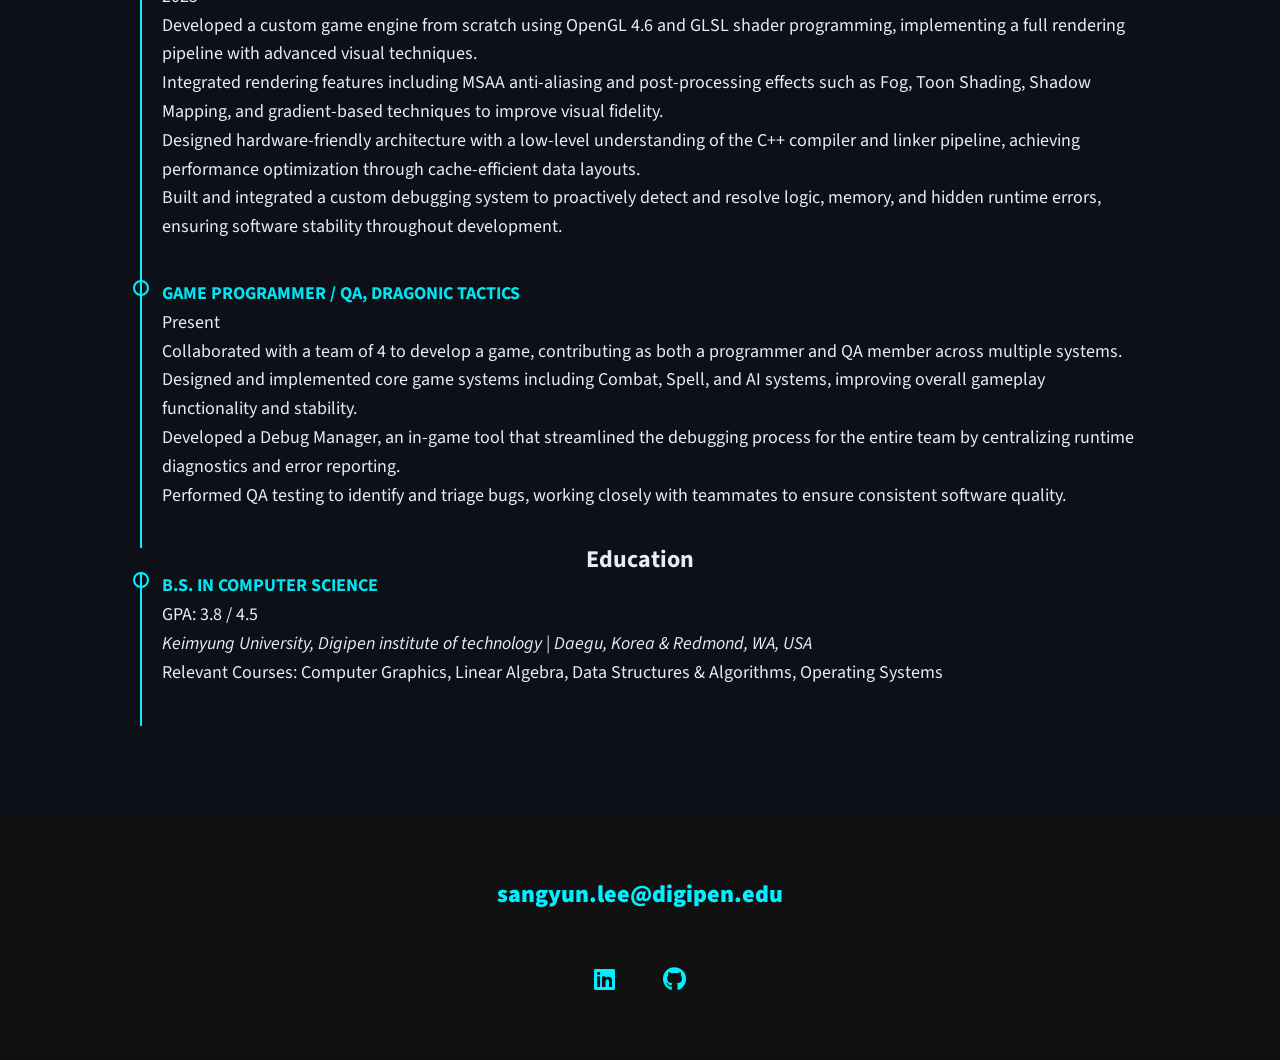
==== commit 08a5d579: "Update index.html" ====
--- a/index.html
+++ b/index.html
@@ -68,10 +68,14 @@
             <div class="service">
                 <h3>Programming</h3>
                 <p>
-                    I deeply understand and actively utilize modern programming paradigms, including Modern C++ and meta-programming.
-                    Beyond simply using syntax, I have a thorough understanding of the entire pipeline where code is transformed into binaries through the compiler and linker.
-                    With a low-level perspective that functions and parameters are ultimately data collections in memory,
-                    I am highly proficient in hardware-friendly architecture design and performance optimization based on the practical inner workings of C++.
+                    I deeply understand and actively utilize modern programming paradigms, including Modern C++ and
+                    meta-programming.
+                    Beyond simply using syntax, I have a thorough understanding of the entire pipeline where code is
+                    transformed into binaries through the compiler and linker.
+                    With a low-level perspective that functions and parameters are ultimately data collections in
+                    memory,
+                    I am highly proficient in hardware-friendly architecture design and performance optimization based
+                    on the practical inner workings of C++.
                 </p>
             </div>
 
@@ -81,16 +85,20 @@
                     Based on a deep understanding of the graphics rendering pipeline,
                     I developed a custom game engine using OpenGL and shader programming (GLSL).
                     By directly implementing and integrating advanced rendering techniques step-by-step
-                    into the pipeline—from anti-aliasing like MSAA to post-processing effects that elevate visual quality—I have built a solid understanding of internal engine architecture and overall engine development.
+                    into the pipeline—from anti-aliasing like MSAA to post-processing effects that elevate visual
+                    quality—I have built a solid understanding of internal engine architecture and overall engine
+                    development.
                 </p>
             </div>
 
             <div class="service">
                 <h3>Debugging</h3>
                 <p>
-                    To find and fix various logic, memory, and potential hidden errors encountered during game development,
+                    To find and fix various logic, memory, and potential hidden errors encountered during game
+                    development,
                     I developed and integrated a custom debugging system directly into my projects.
-                    This experience allowed me to proactively detect and resolve various issues, ensuring software stability.
+                    This experience allowed me to proactively detect and resolve various issues, ensuring software
+                    stability.
                 </p>
             </div>
         </div>
@@ -107,16 +115,20 @@
 
         <div class="about-me__body">
             <p>
-                I am never satisfied with merely writing code that works; I am always driven to dig deeper and understand exactly what is happening under the hood.
-                I have a strong passion for optimizing rendering pipelines and designing robust architectures to ensure smooth gameplay experiences. As a programmer,
+                I am never satisfied with merely writing code that works; I am always driven to dig deeper and
+                understand exactly what is happening under the hood.
+                I have a strong passion for optimizing rendering pipelines and designing robust architectures to ensure
+                smooth gameplay experiences. As a programmer,
                 I constantly challenge myself to push the limits and achieve better performance.
             </p>
             <p>
                 Since childhood, my passion for gaming has always been accompanied by a deep analytical curiosity.
-                Experiencing well-crafted games fascinated me—particularly how they intuitively guide players without restricting their freedom,
+                Experiencing well-crafted games fascinated me—particularly how they intuitively guide players without
+                restricting their freedom,
                 and how physics and mechanics combine to create maximum enjoyment.
                 This fascination naturally evolved into a desire to build these worlds myself;
-                I wanted to step beyond being just a player and dive into the art and technical challenges of game development from a creator's perspective.
+                I wanted to step beyond being just a player and dive into the art and technical challenges of game
+                development from a creator's perspective.
             </p>
         </div>
         <img src="img/tall.jpg" alt="picture of Sangyun Lee" class="about-me__img" />
@@ -130,7 +142,7 @@
         </p>
         <div class="portfolio">
             <a href="portfolio/01_hello.html" class="portfolio__item">
-                <img src="img/portfolio_thumbnails/01_hello.jpg" alt="" class="portfolio__img" />
+                <img src="img/portfolio_thumbnails/01_hello.png" alt="" class="portfolio__img" />
             </a>
             <a href="portfolio/02_meshes.html" class="portfolio__item">
                 <img src="img/portfolio_thumbnails/02_meshes.jpg" alt="" class="portfolio__img" />
@@ -165,20 +177,28 @@
                 <p>
                     <b>Engine Programmer, Custom Game Engine</b></br>
                     2025</br>
-                    Developed a custom game engine from scratch using OpenGL 4.6 and GLSL shader programming, implementing a full rendering pipeline with advanced visual techniques.</br>
-                    Integrated rendering features including MSAA anti-aliasing and post-processing effects such as Fog, Toon Shading, Shadow Mapping, and gradient-based techniques to improve visual fidelity.</br>
-                    Designed hardware-friendly architecture with a low-level understanding of the C++ compiler and linker pipeline, achieving performance optimization through cache-efficient data layouts.</br>
-                    Built and integrated a custom debugging system to proactively detect and resolve logic, memory, and hidden runtime errors, ensuring software stability throughout development.
+                    Developed a custom game engine from scratch using OpenGL 4.6 and GLSL shader programming,
+                    implementing a full rendering pipeline with advanced visual techniques.</br>
+                    Integrated rendering features including MSAA anti-aliasing and post-processing effects such as Fog,
+                    Toon Shading, Shadow Mapping, and gradient-based techniques to improve visual fidelity.</br>
+                    Designed hardware-friendly architecture with a low-level understanding of the C++ compiler and
+                    linker pipeline, achieving performance optimization through cache-efficient data layouts.</br>
+                    Built and integrated a custom debugging system to proactively detect and resolve logic, memory, and
+                    hidden runtime errors, ensuring software stability throughout development.
                 </p>
             </div>
             <div class="resume-item">
                 <p>
                     <b>Game Programmer / QA, Dragonic Tactics</b></br>
                     Present</br>
-                    Collaborated with a team of 4 to develop a game, contributing as both a programmer and QA member across multiple systems.</br>
-                    Designed and implemented core game systems including Combat, Spell, and AI systems, improving overall gameplay functionality and stability.</br>
-                    Developed a Debug Manager, an in-game tool that streamlined the debugging process for the entire team by centralizing runtime diagnostics and error reporting.</br>
-                    Performed QA testing to identify and triage bugs, working closely with teammates to ensure consistent software quality.
+                    Collaborated with a team of 4 to develop a game, contributing as both a programmer and QA member
+                    across multiple systems.</br>
+                    Designed and implemented core game systems including Combat, Spell, and AI systems, improving
+                    overall gameplay functionality and stability.</br>
+                    Developed a Debug Manager, an in-game tool that streamlined the debugging process for the entire
+                    team by centralizing runtime diagnostics and error reporting.</br>
+                    Performed QA testing to identify and triage bugs, working closely with teammates to ensure
+                    consistent software quality.
                 </p>
             </div>
 
@@ -216,4 +236,4 @@
     <script src="js/index.js"></script>
 </body>
 
-</html>
+</html>
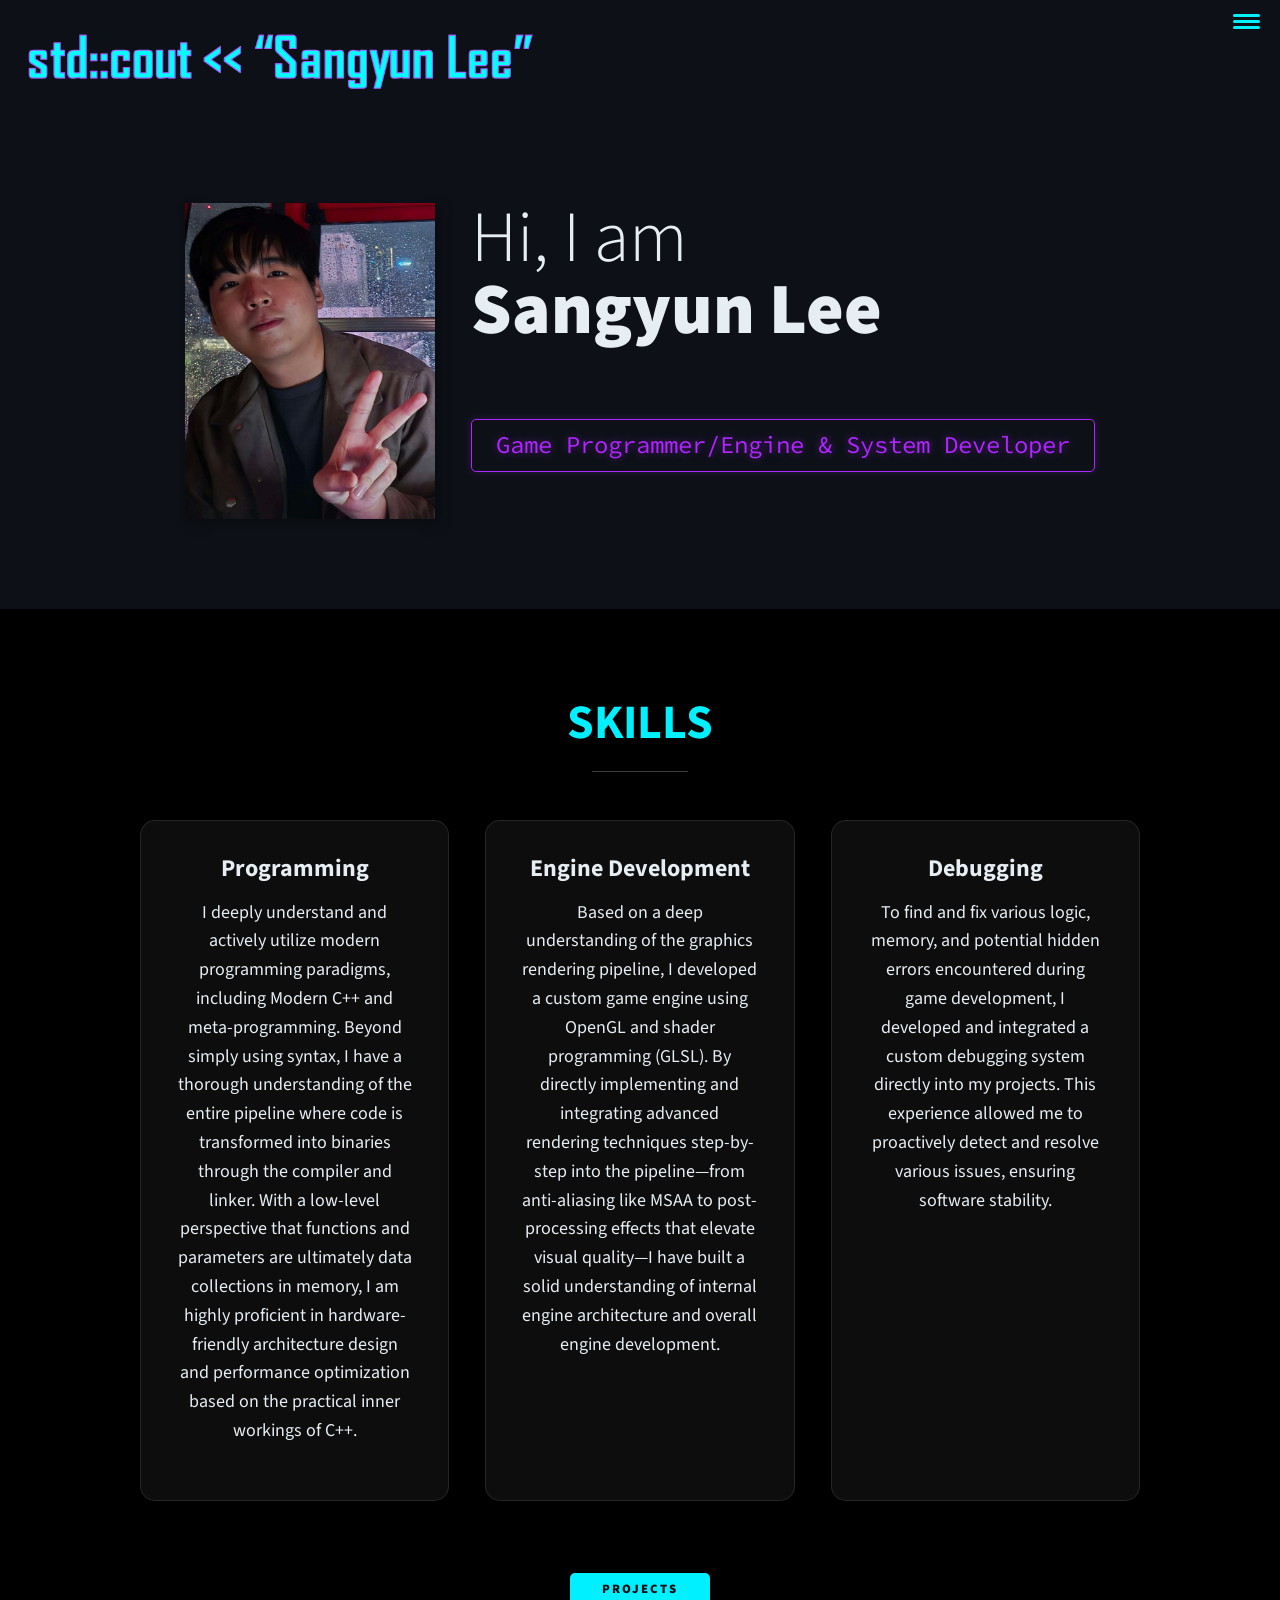
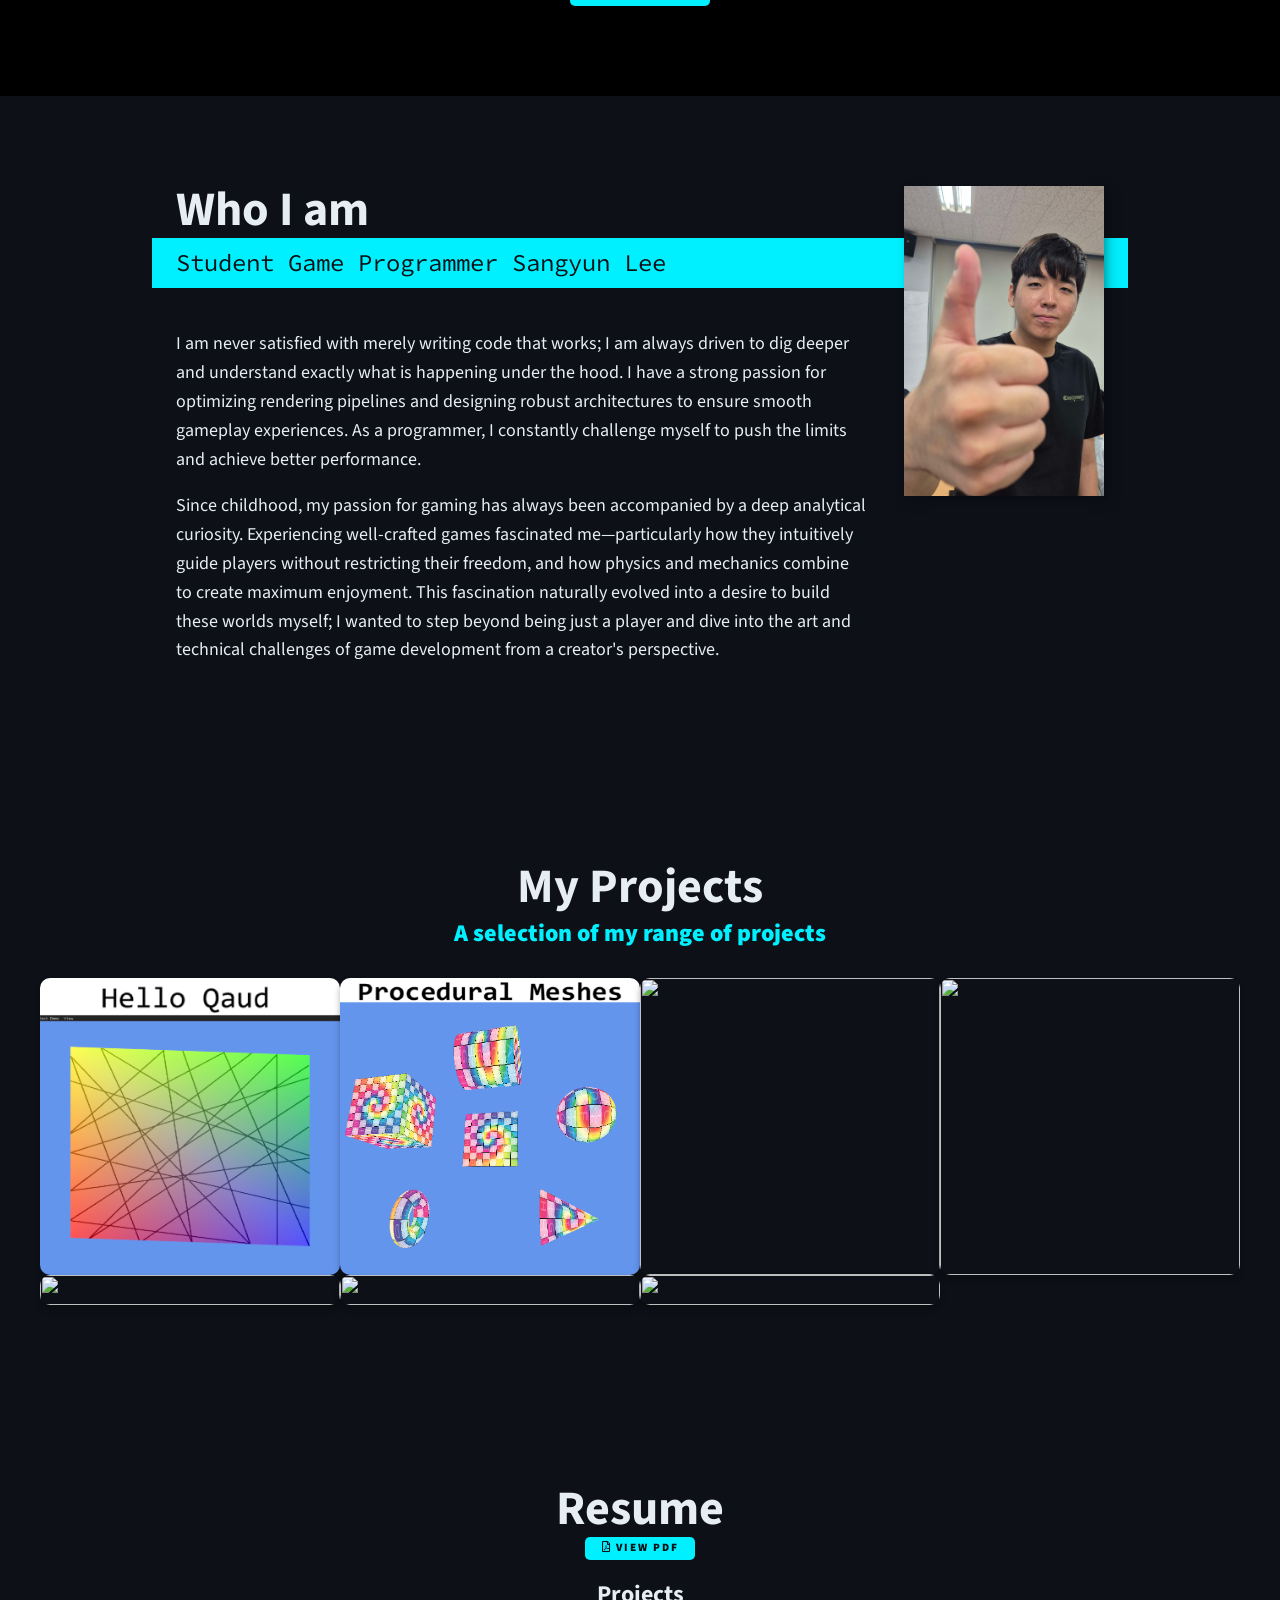
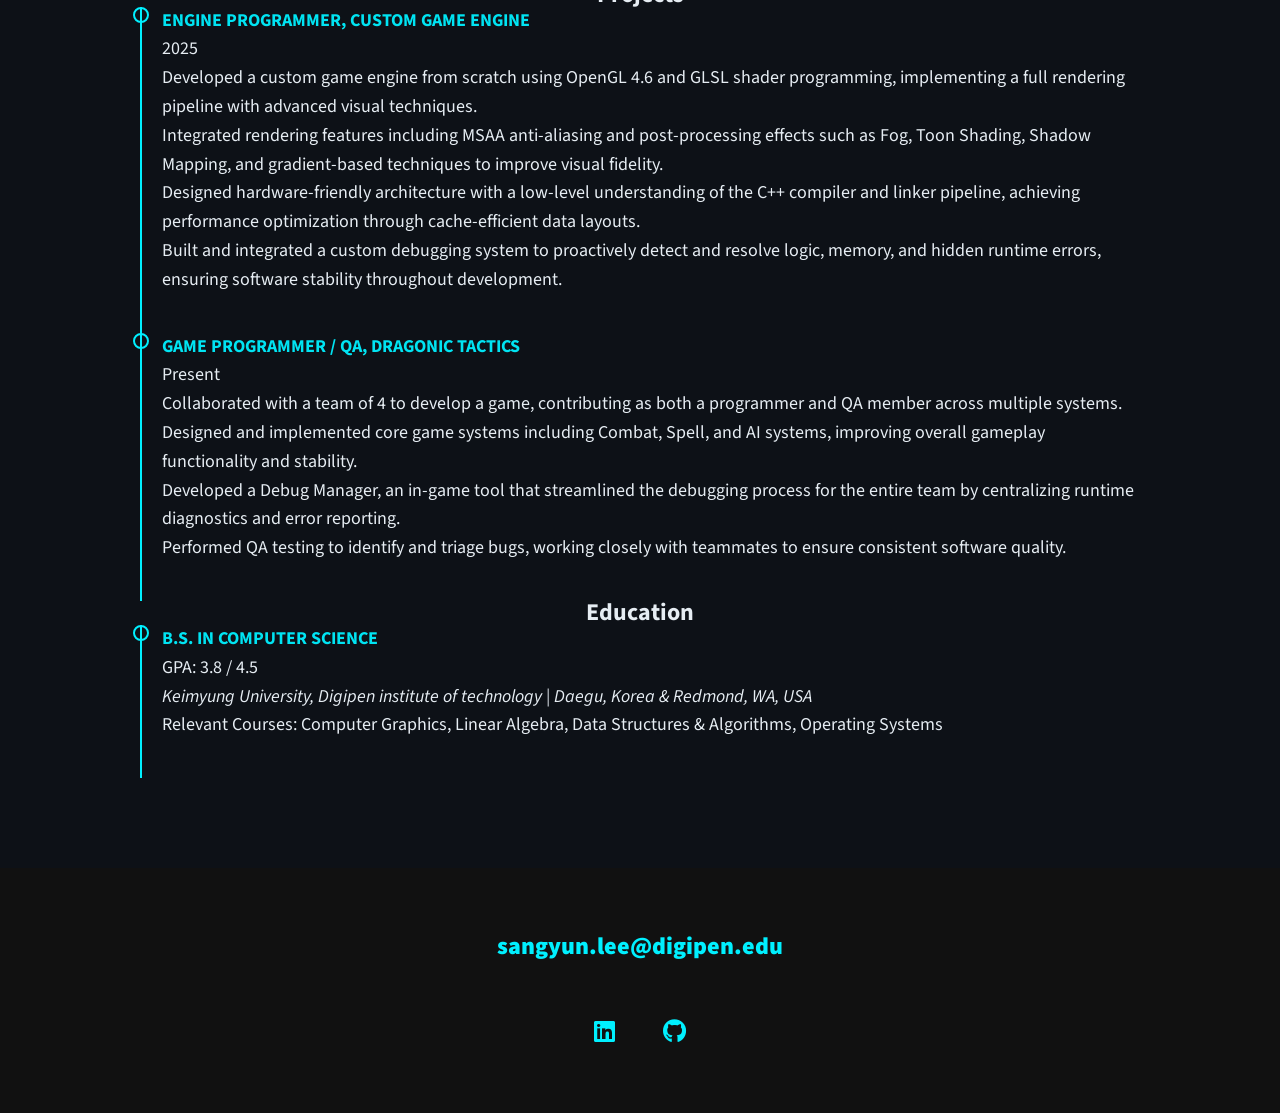
==== commit 1a8f659b: "02 implimented" ====
--- a/index.html
+++ b/index.html
@@ -145,7 +145,7 @@
                 <img src="img/portfolio_thumbnails/01_hello.png" alt="" class="portfolio__img" />
             </a>
             <a href="portfolio/02_meshes.html" class="portfolio__item">
-                <img src="img/portfolio_thumbnails/02_meshes.jpg" alt="" class="portfolio__img" />
+                <img src="img/portfolio_thumbnails/02_meshes.png" alt="" class="portfolio__img" />
             </a>
             <a href="portfolio/03_fog.html" class="portfolio__item">
                 <img src="img/portfolio_thumbnails/03_fog.jpg" alt="" class="portfolio__img" />
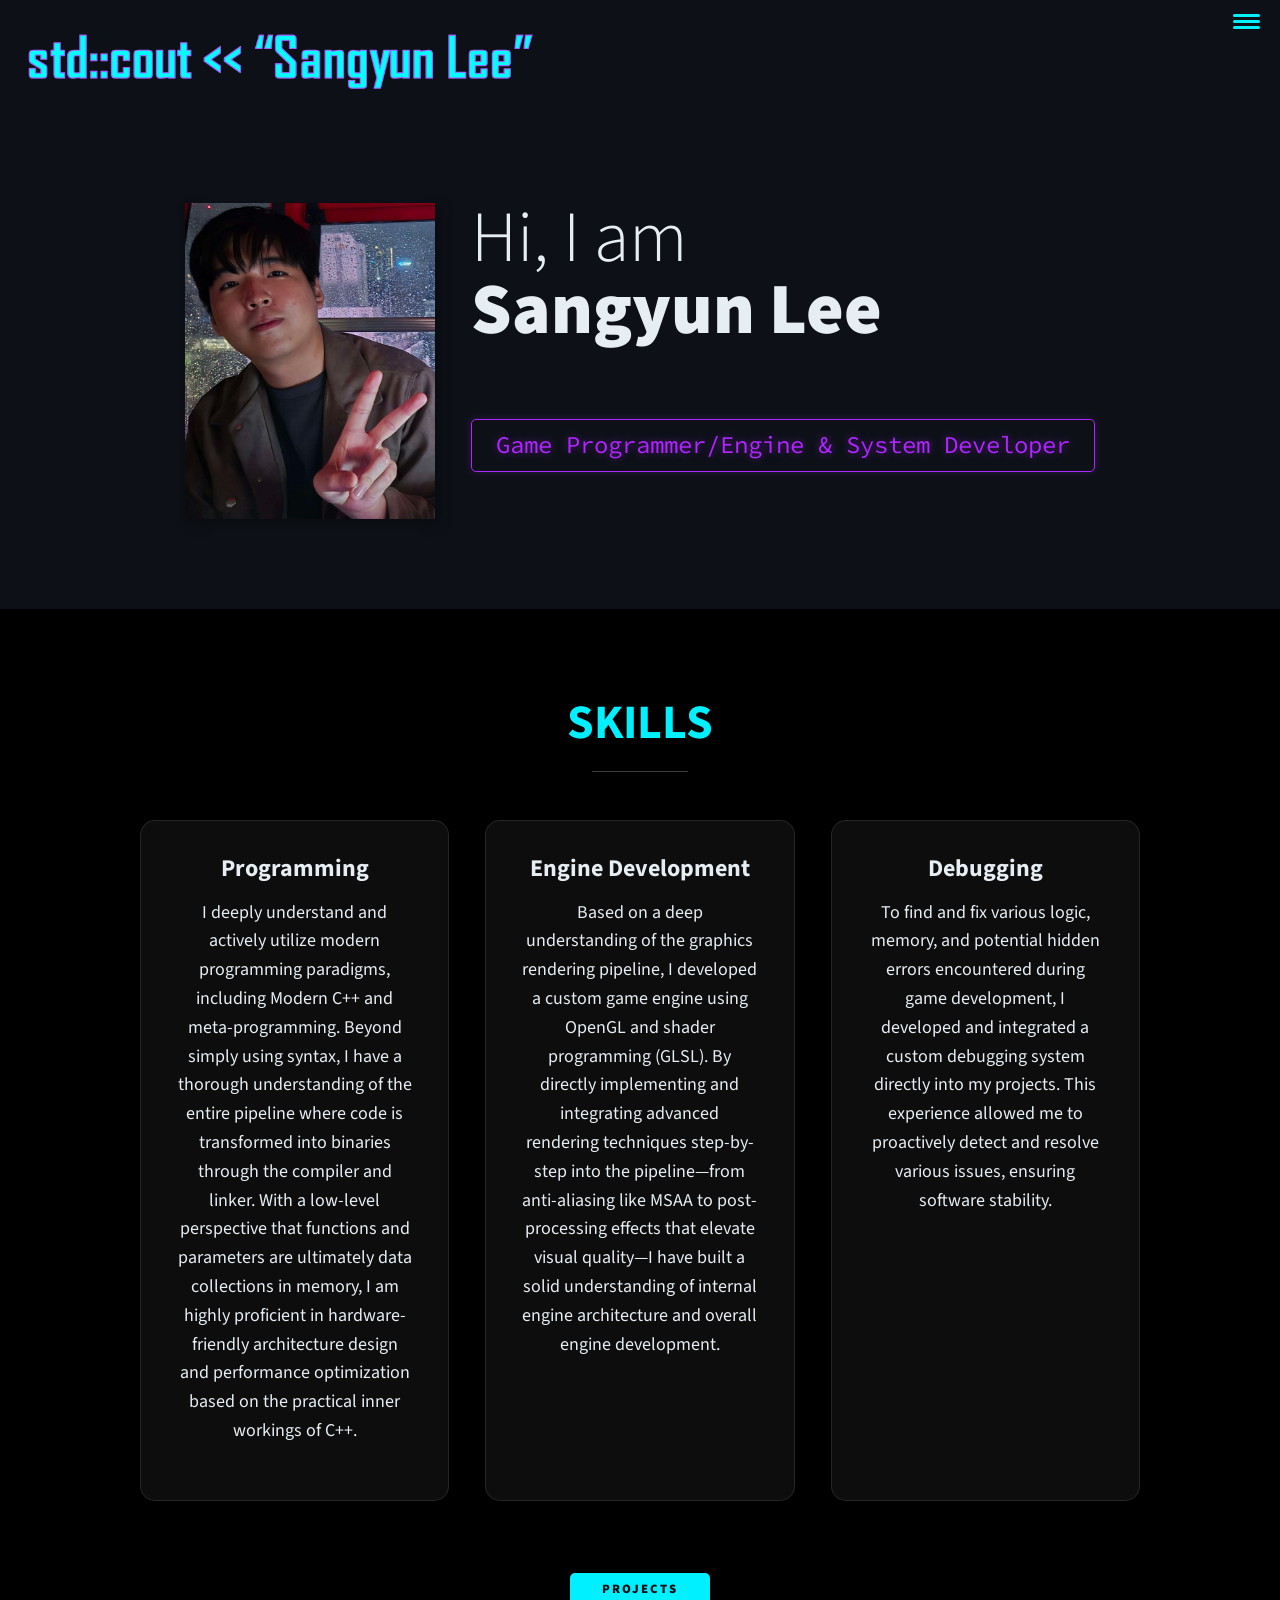
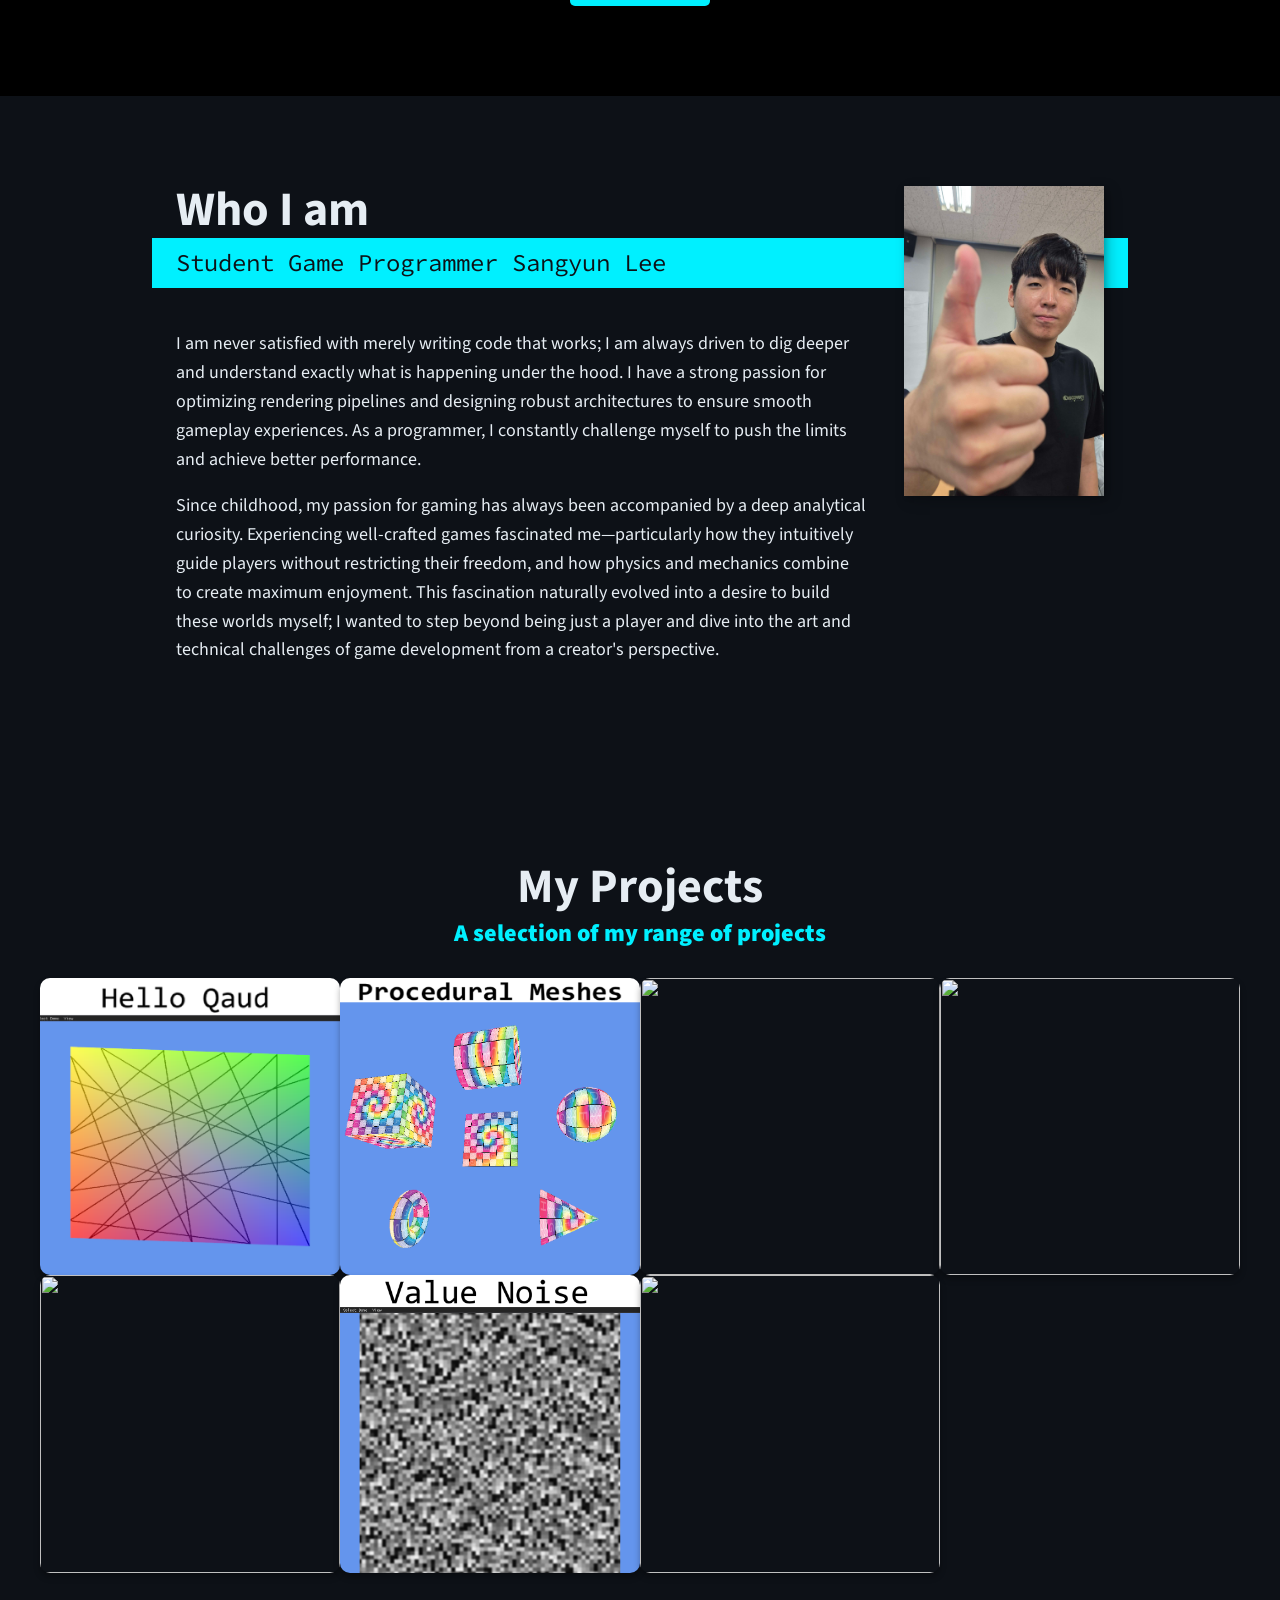
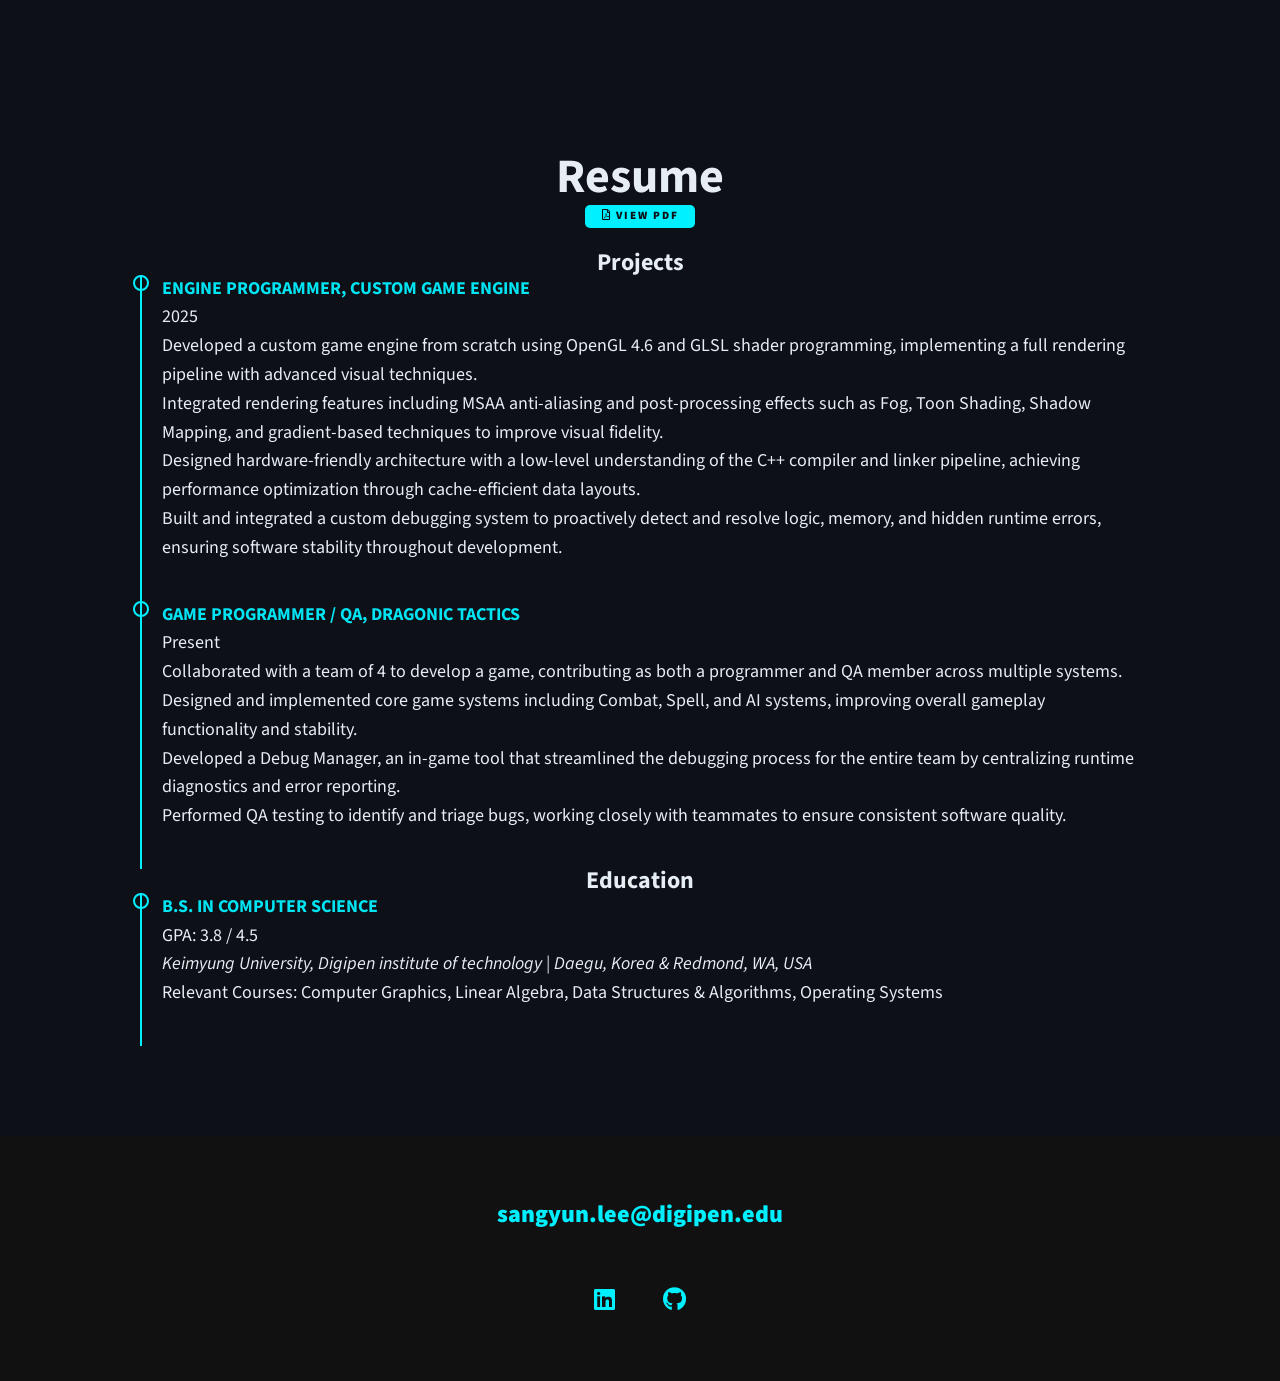
==== commit 32de9a24: "change D06 image" ====
--- a/index.html
+++ b/index.html
@@ -157,7 +157,7 @@
                 <img src="img/portfolio_thumbnails/05_shadow.jpg" alt="" class="portfolio__img" />
             </a>
             <a href="portfolio/06_value.html" class="portfolio__item">
-                <img src="img/portfolio_thumbnails/06_value.jpg" alt="" class="portfolio__img" />
+                <img src="img/portfolio_thumbnails/06_value.png" alt="" class="portfolio__img" />
             </a>
             <a href="portfolio/07_gradient.html" class="portfolio__item">
                 <img src="img/portfolio_thumbnails/07_gradient.jpg" alt="" class="portfolio__img" />
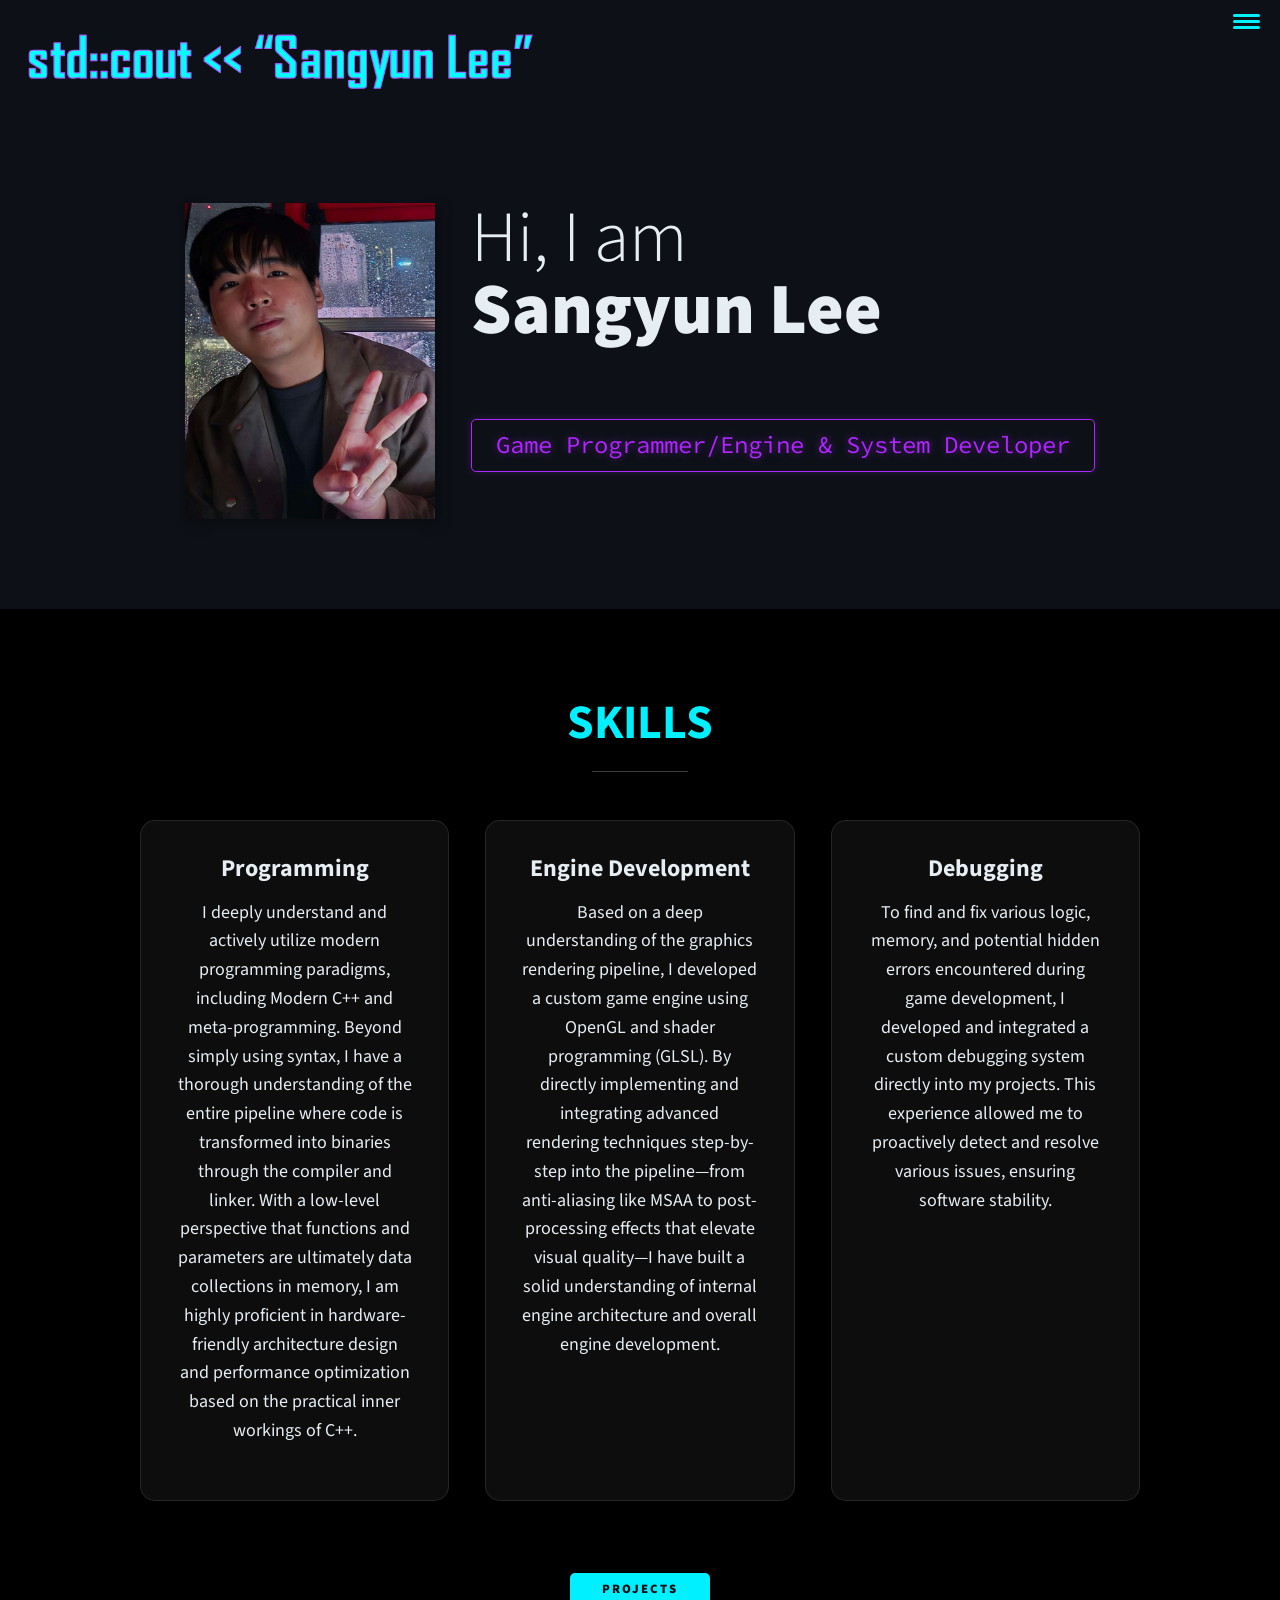
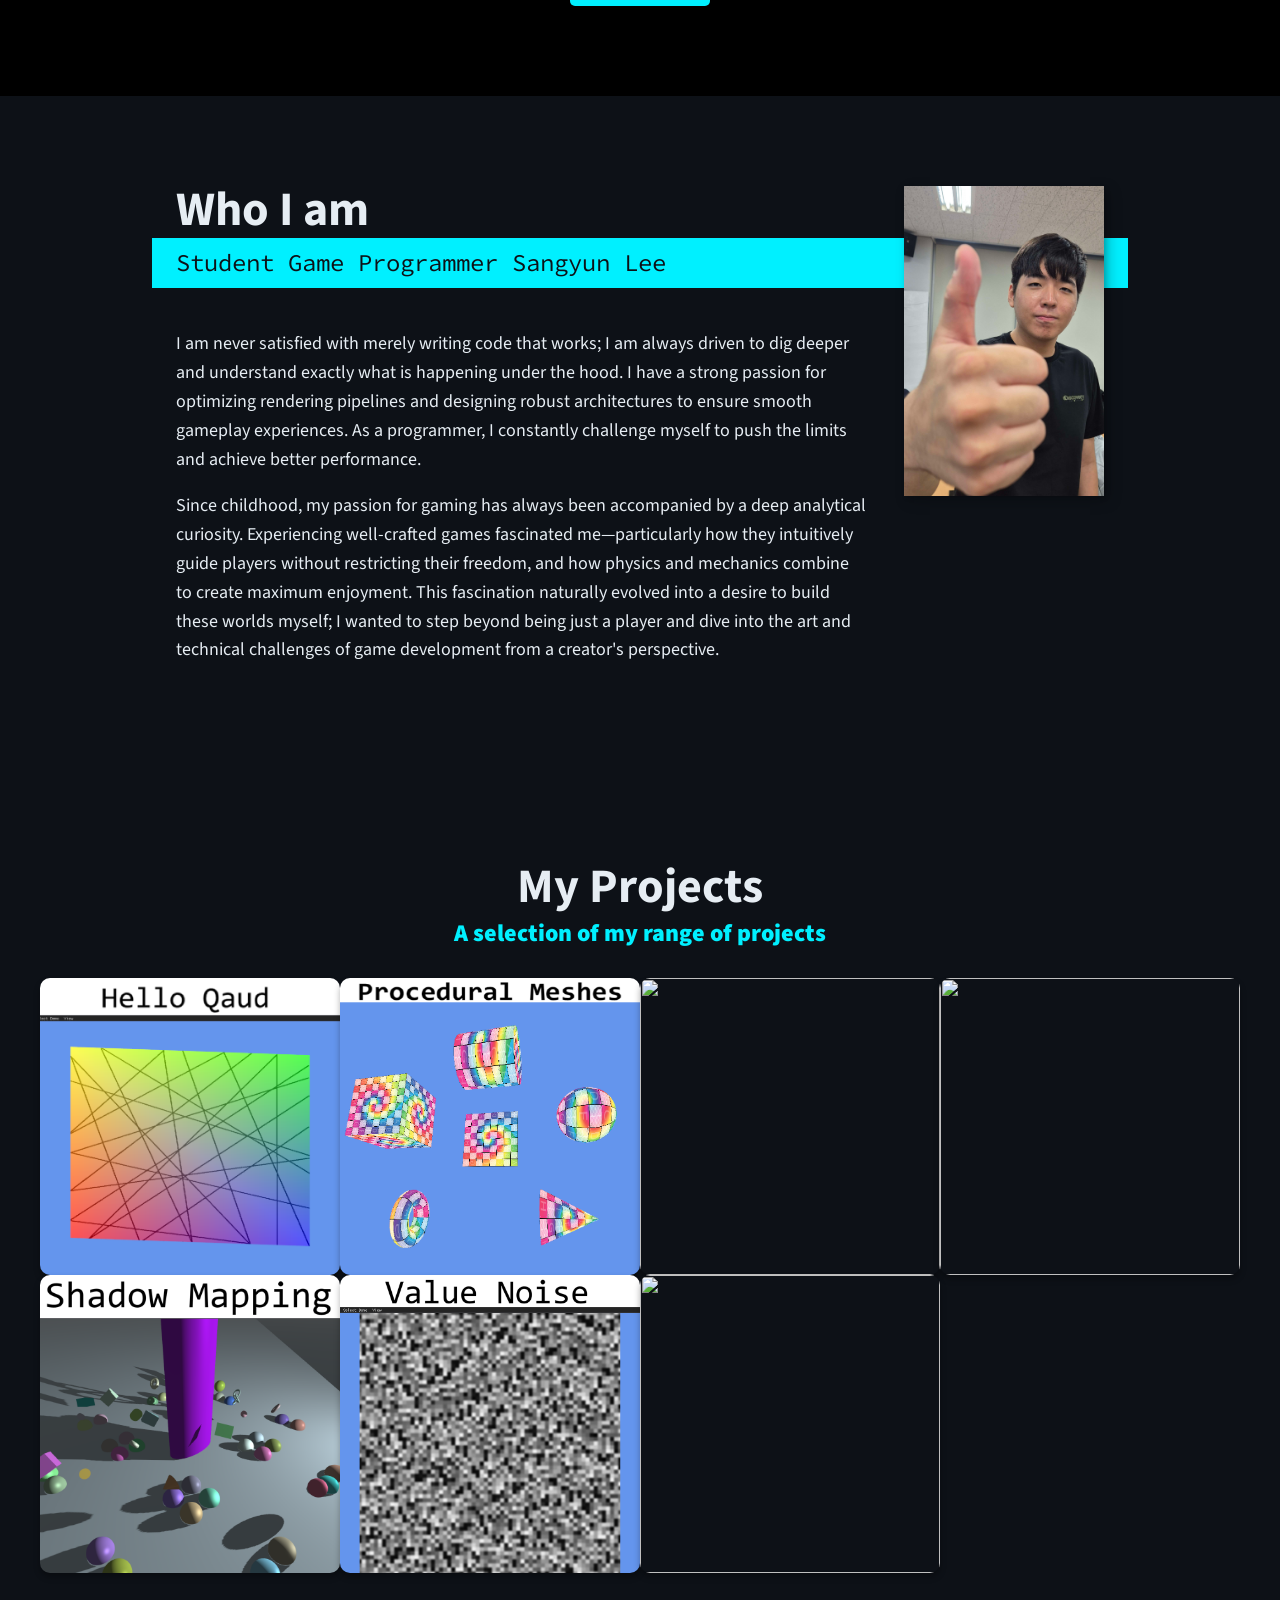
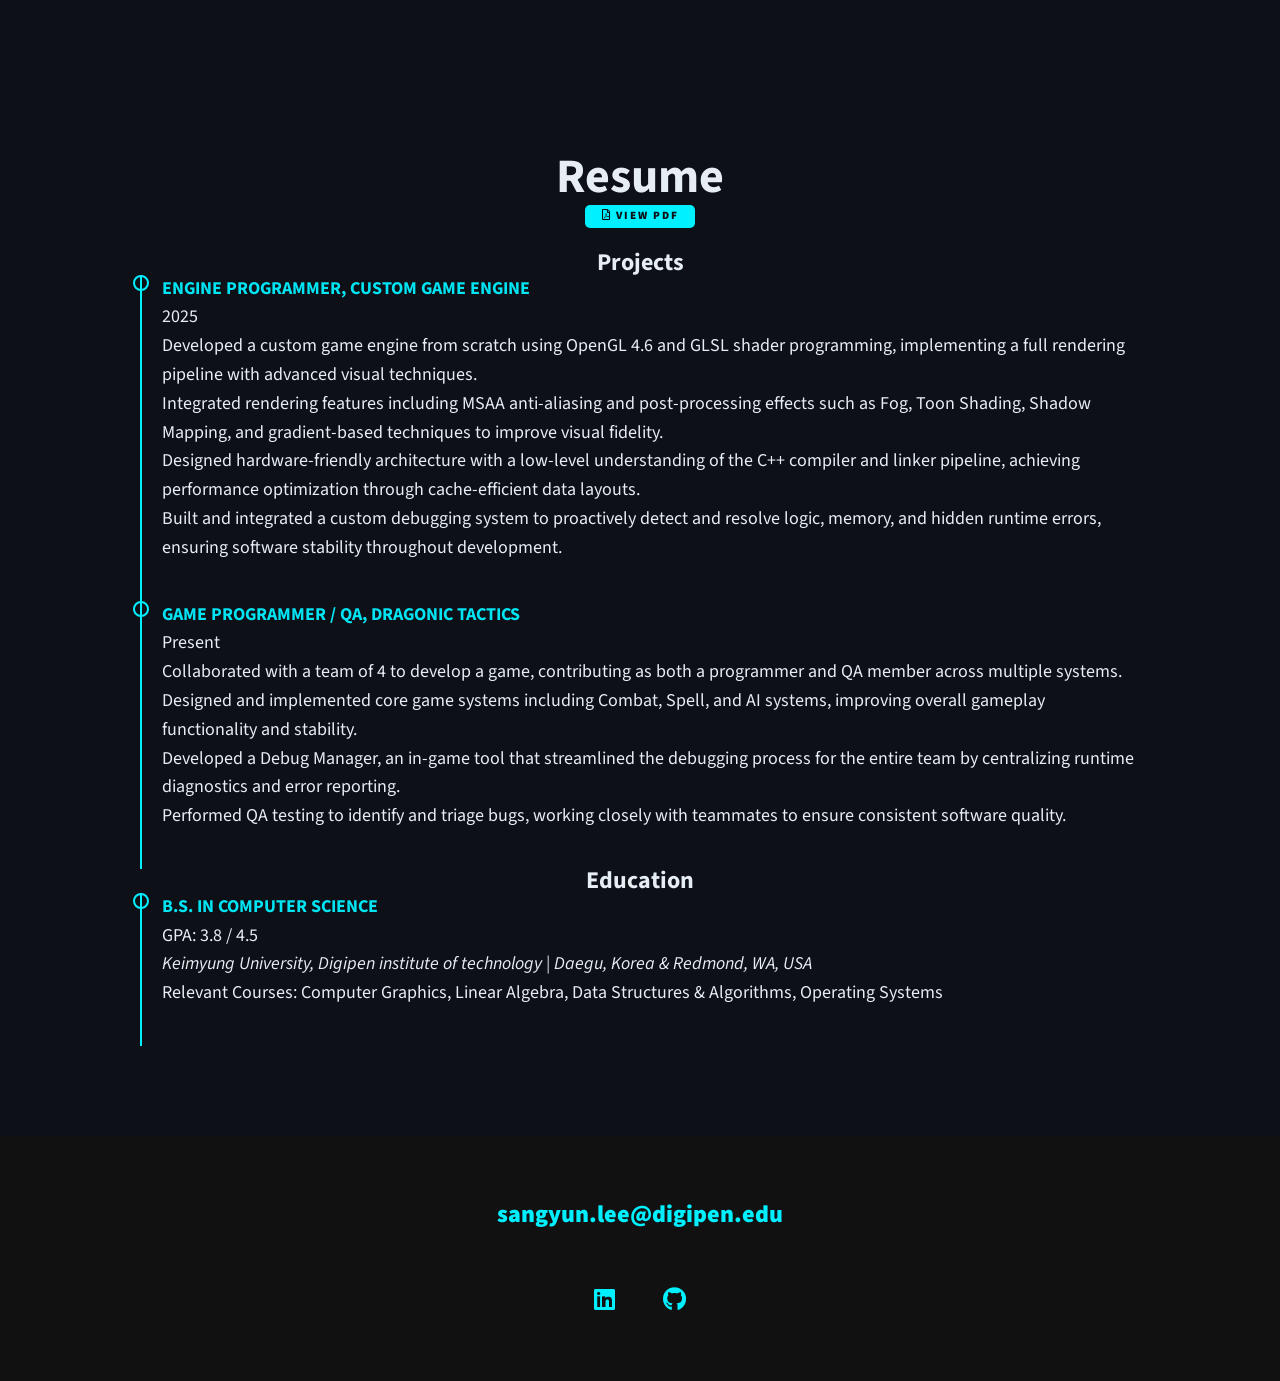
==== commit 21b164ca: "updates" ====
--- a/index.html
+++ b/index.html
@@ -154,7 +154,7 @@
                 <img src="img/portfolio_thumbnails/04_toon.jpg" alt="" class="portfolio__img" />
             </a>
             <a href="portfolio/05_shadow.html" class="portfolio__item">
-                <img src="img/portfolio_thumbnails/05_shadow.jpg" alt="" class="portfolio__img" />
+                <img src="img/portfolio_thumbnails/05_shadow.png" alt="" class="portfolio__img" />
             </a>
             <a href="portfolio/06_value.html" class="portfolio__item">
                 <img src="img/portfolio_thumbnails/06_value.png" alt="" class="portfolio__img" />
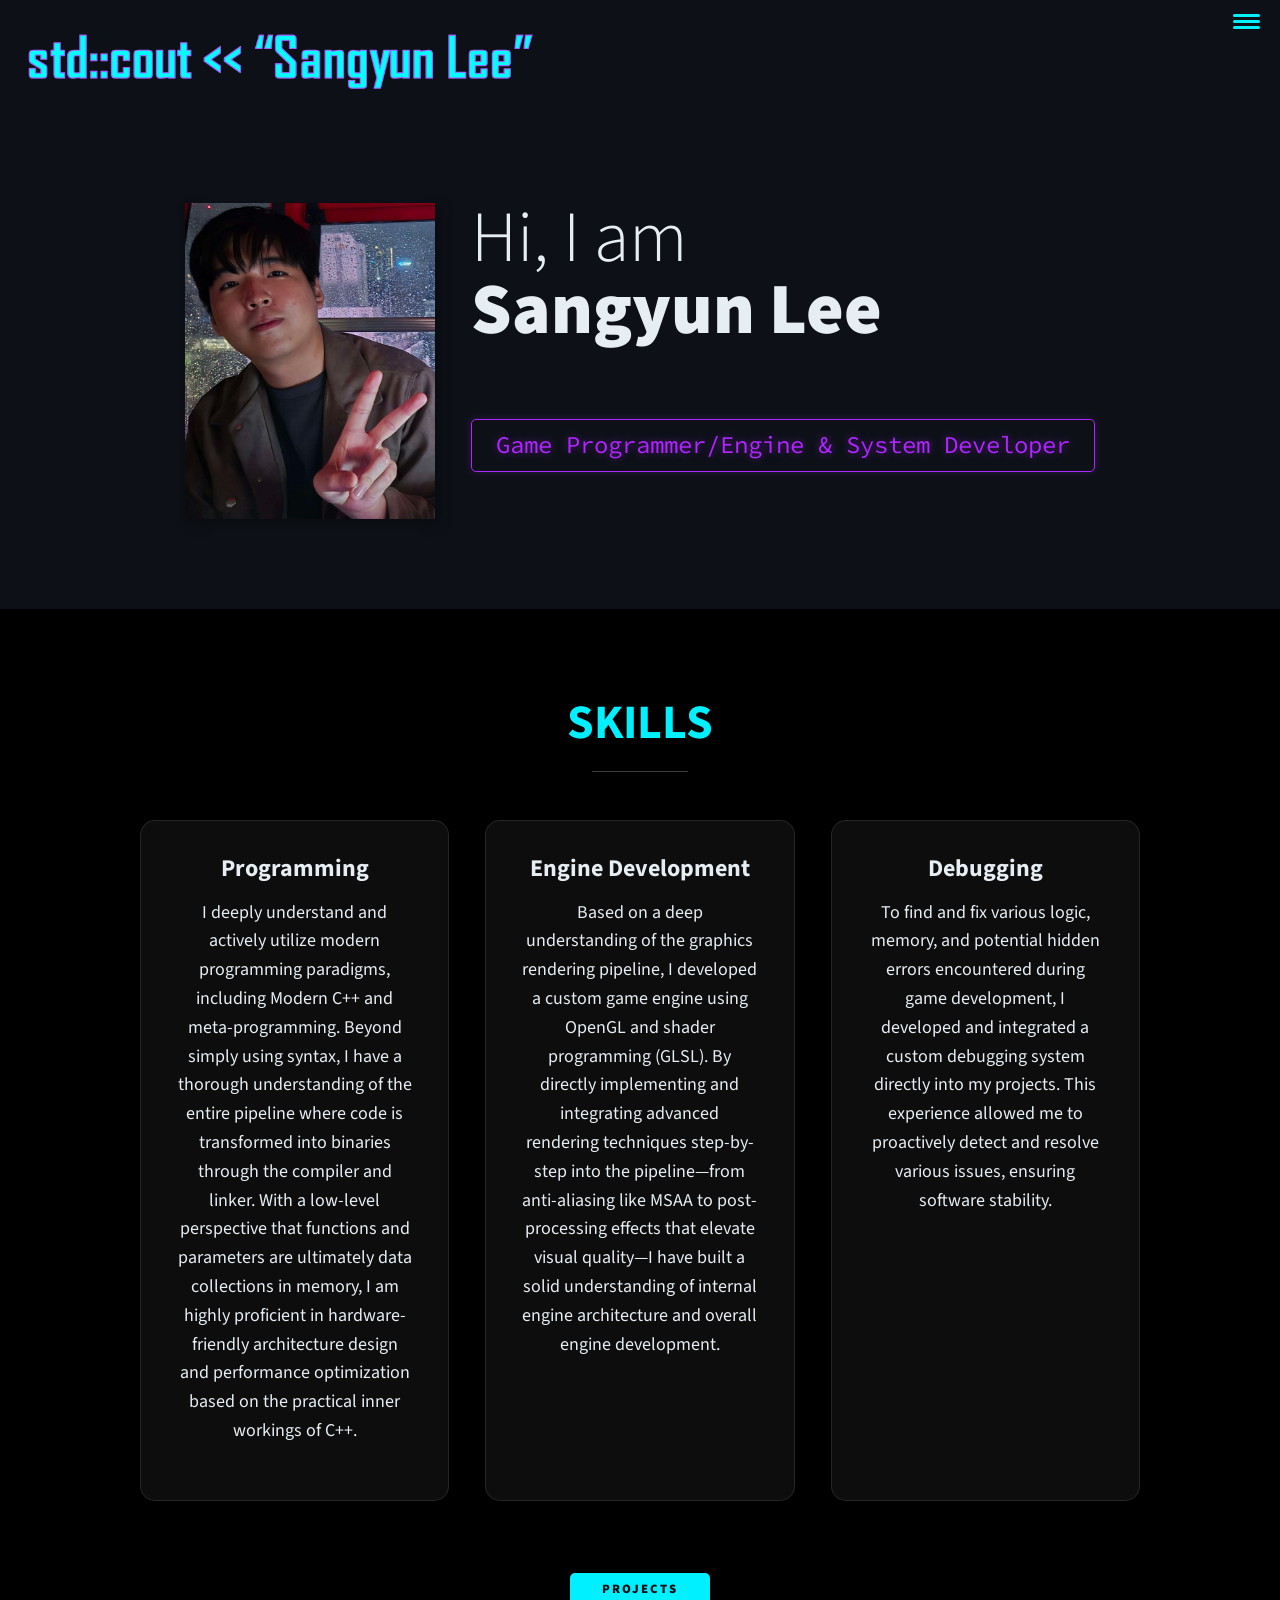
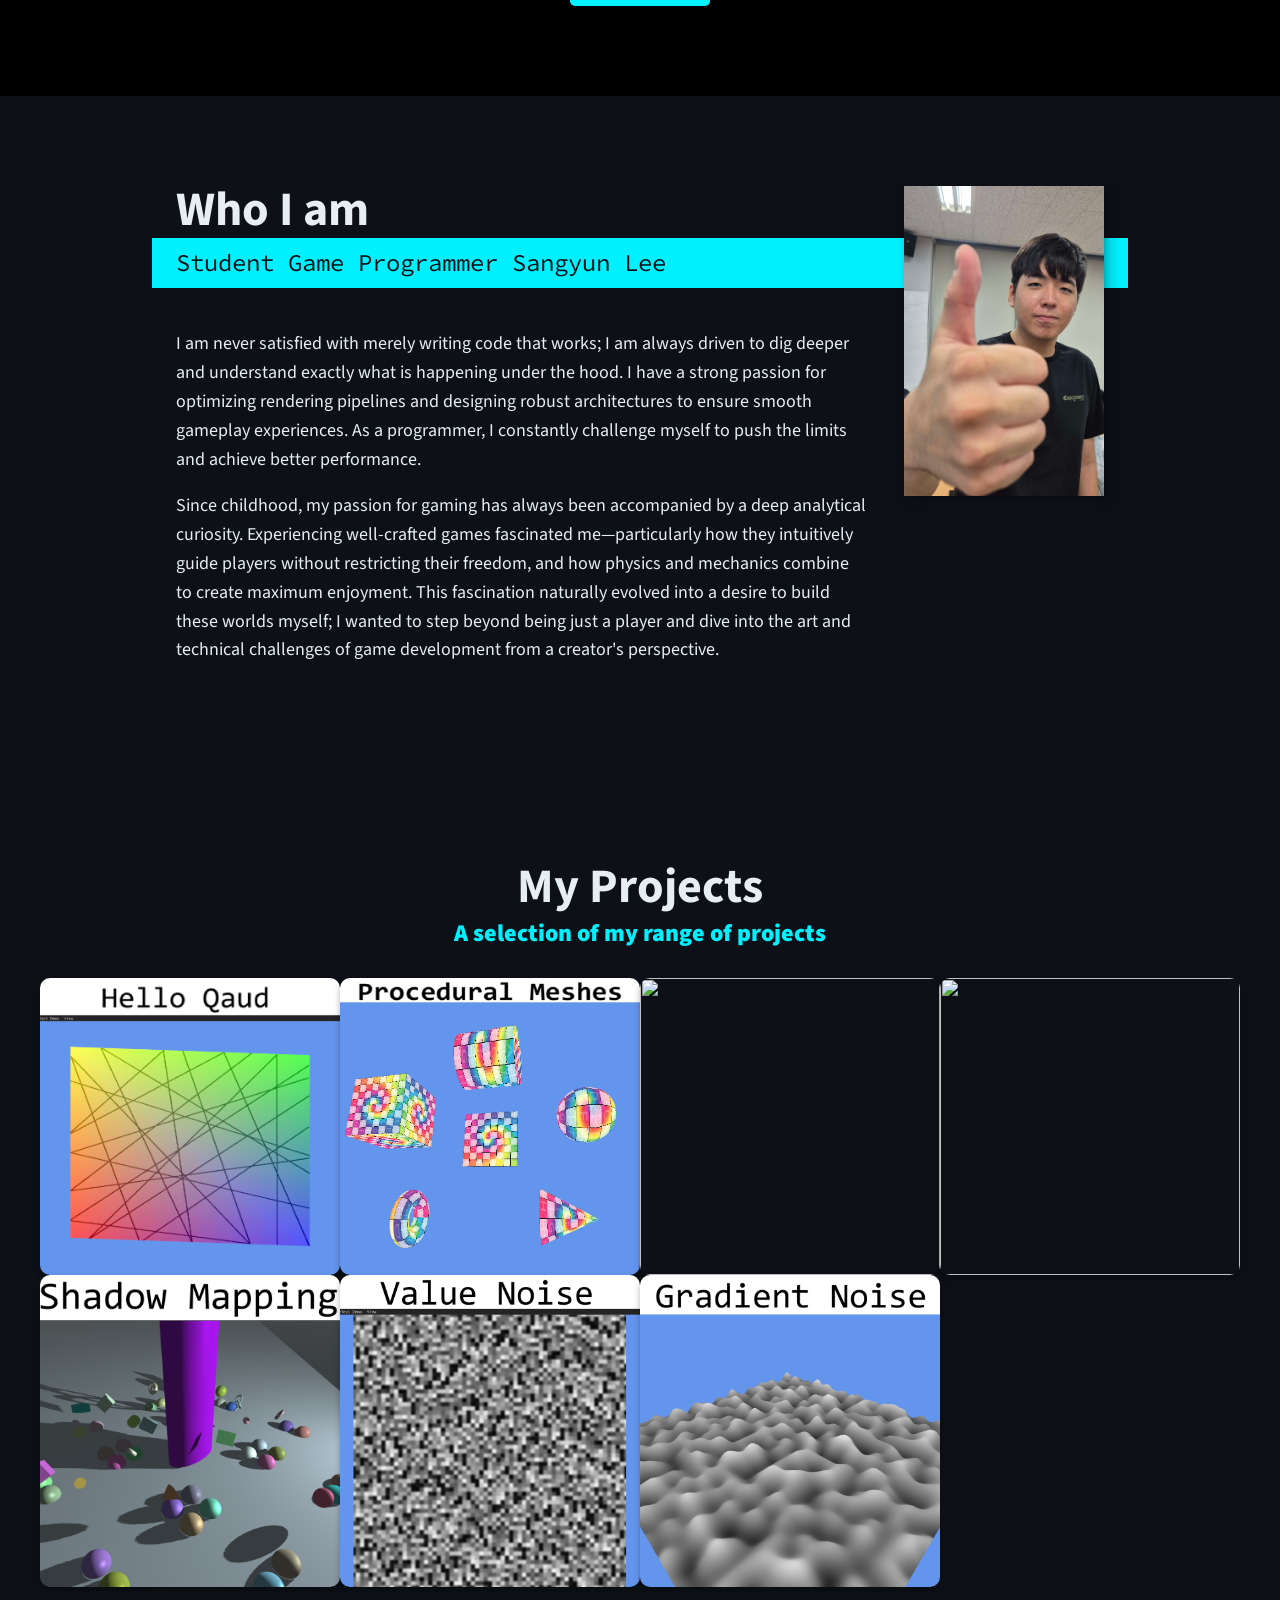
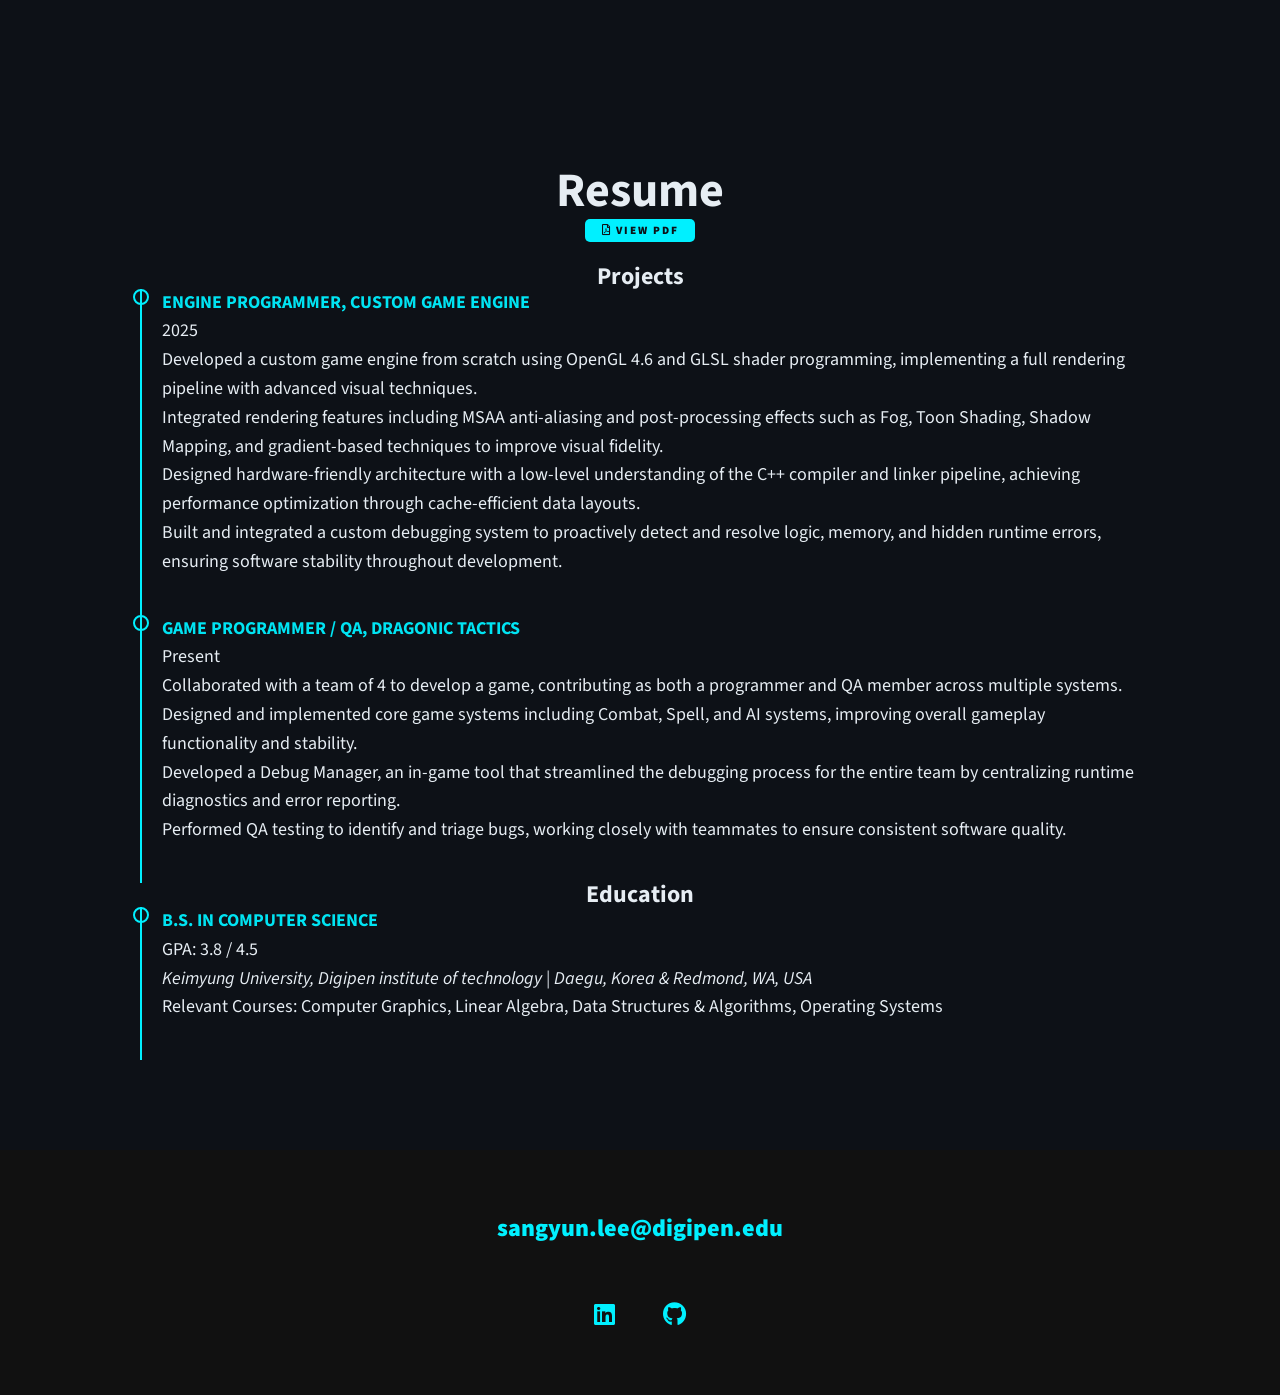
==== commit 585f79fc: "D07 Done" ====
--- a/index.html
+++ b/index.html
@@ -160,7 +160,7 @@
                 <img src="img/portfolio_thumbnails/06_value.png" alt="" class="portfolio__img" />
             </a>
             <a href="portfolio/07_gradient.html" class="portfolio__item">
-                <img src="img/portfolio_thumbnails/07_gradient.jpg" alt="" class="portfolio__img" />
+                <img src="img/portfolio_thumbnails/07_gradient.png" alt="" class="portfolio__img" />
             </a>
 
         </div>
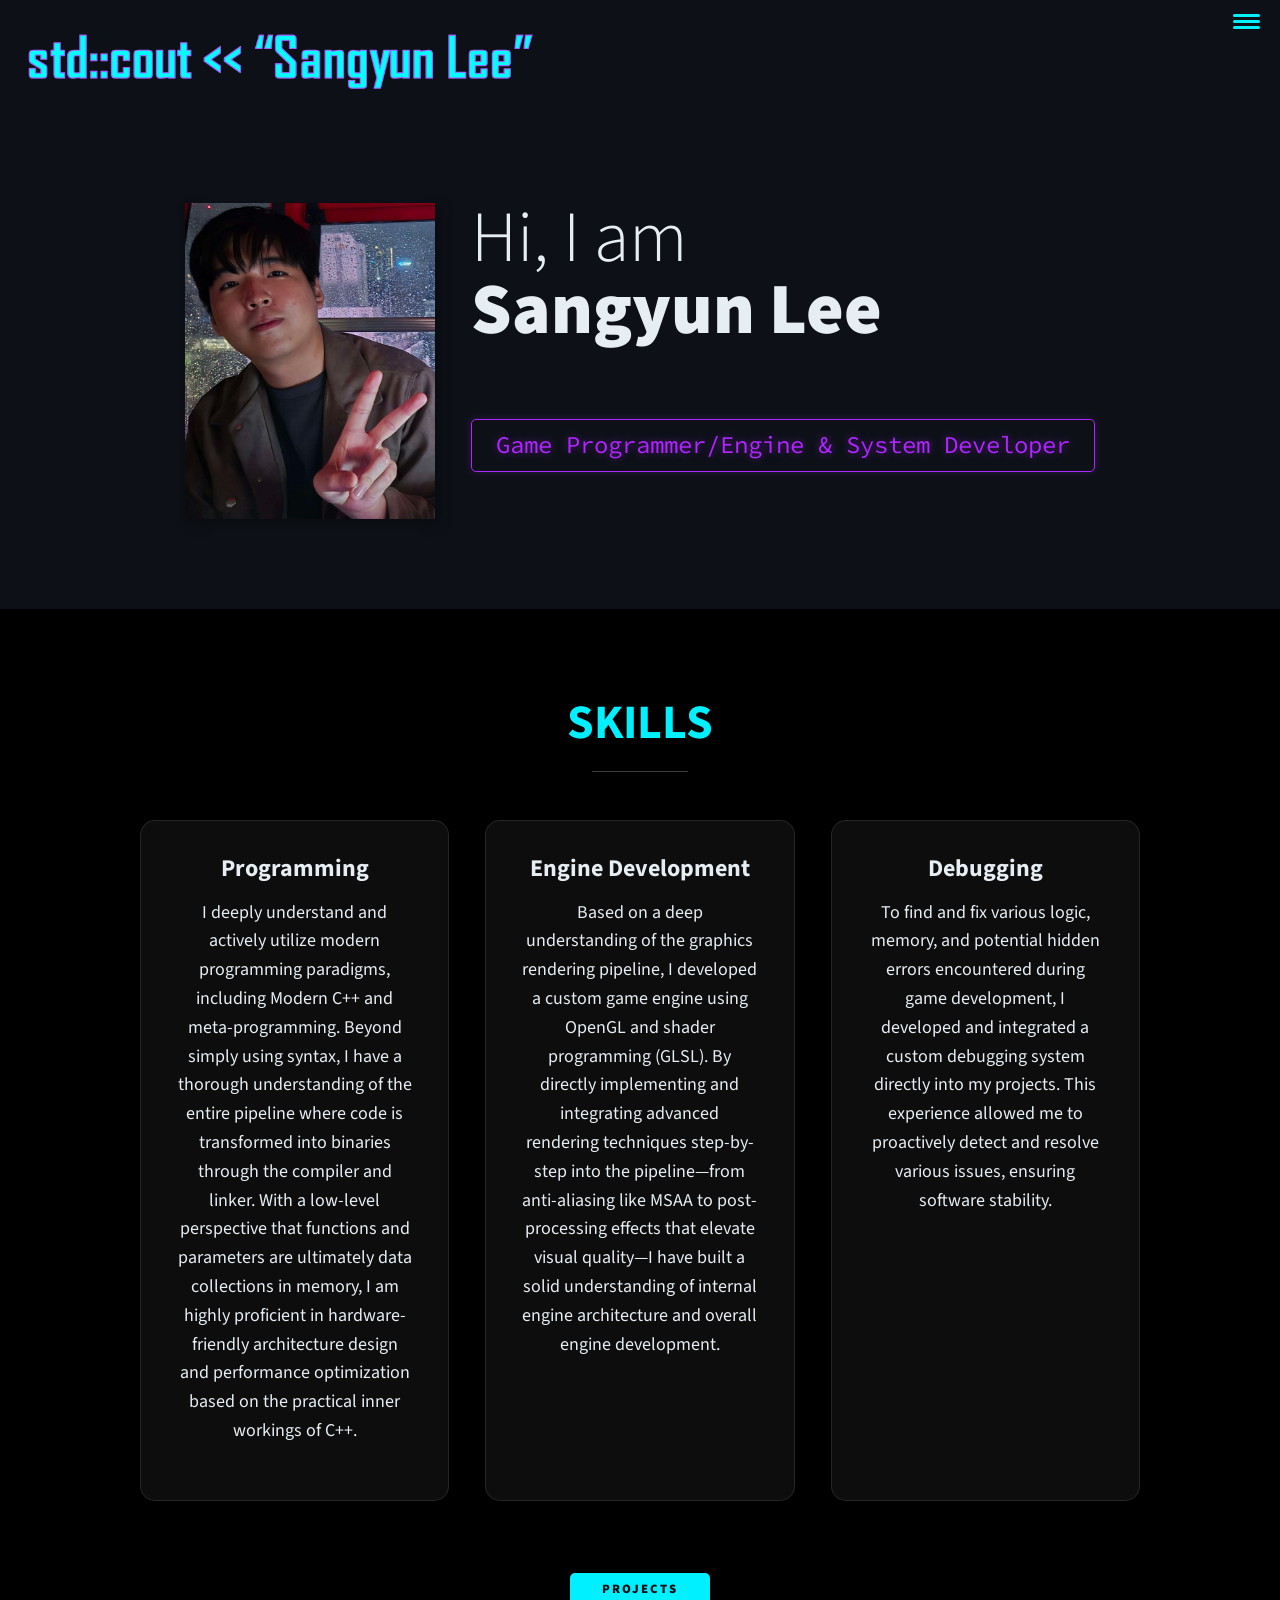
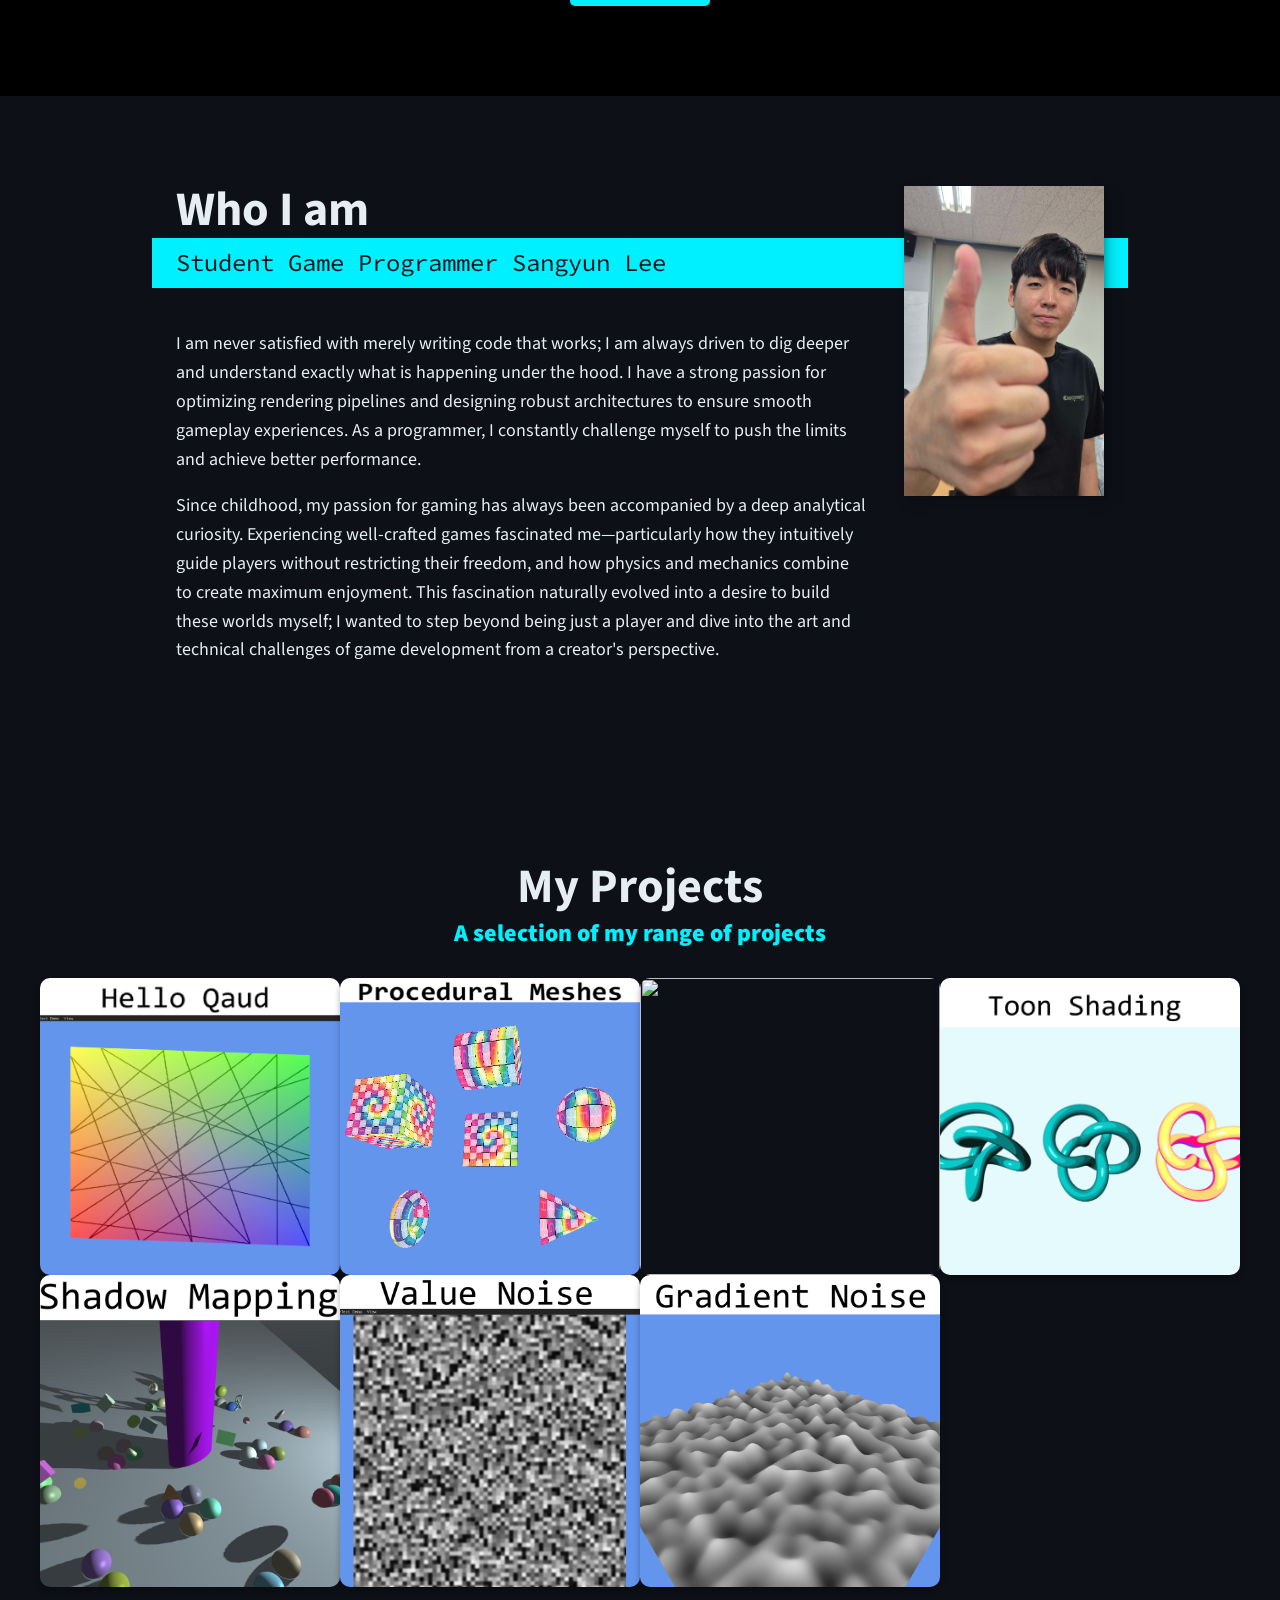
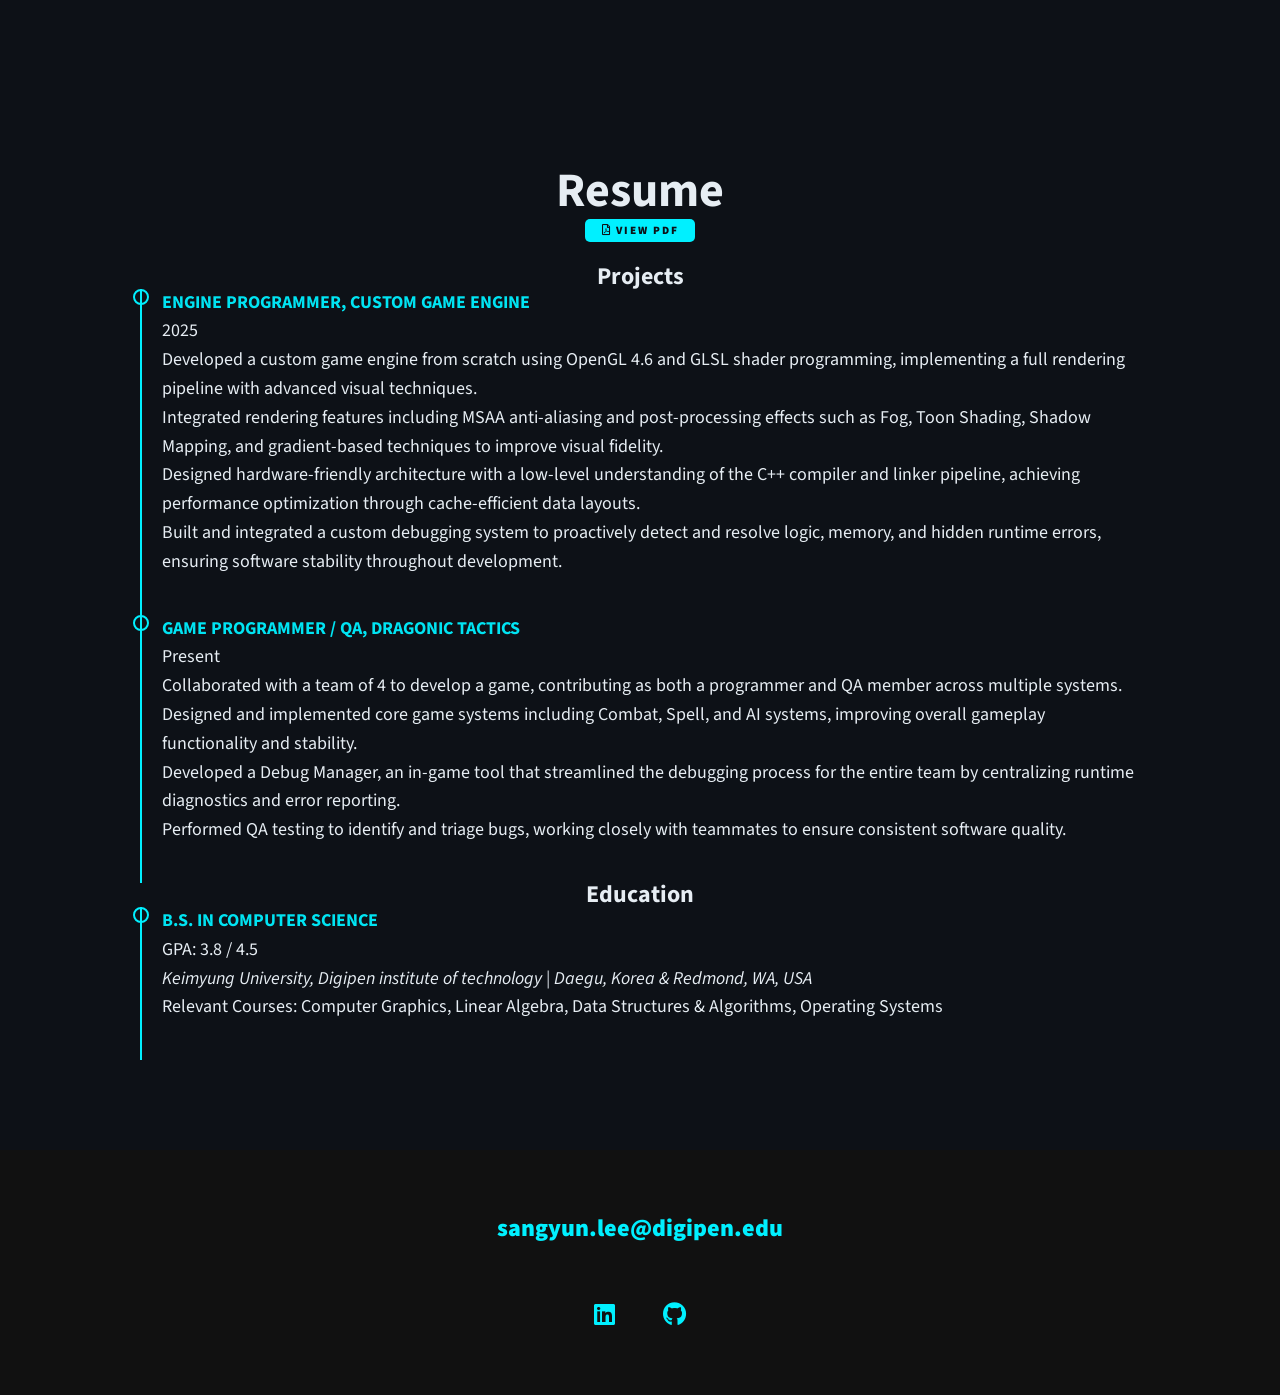
==== commit 6c5d2e1b: "image change" ====
--- a/index.html
+++ b/index.html
@@ -151,7 +151,7 @@
                 <img src="img/portfolio_thumbnails/03_fog.jpg" alt="" class="portfolio__img" />
             </a>
             <a href="portfolio/04_toon.html" class="portfolio__item">
-                <img src="img/portfolio_thumbnails/04_toon.jpg" alt="" class="portfolio__img" />
+                <img src="img/portfolio_thumbnails/04_toon.png" alt="" class="portfolio__img" />
             </a>
             <a href="portfolio/05_shadow.html" class="portfolio__item">
                 <img src="img/portfolio_thumbnails/05_shadow.png" alt="" class="portfolio__img" />
